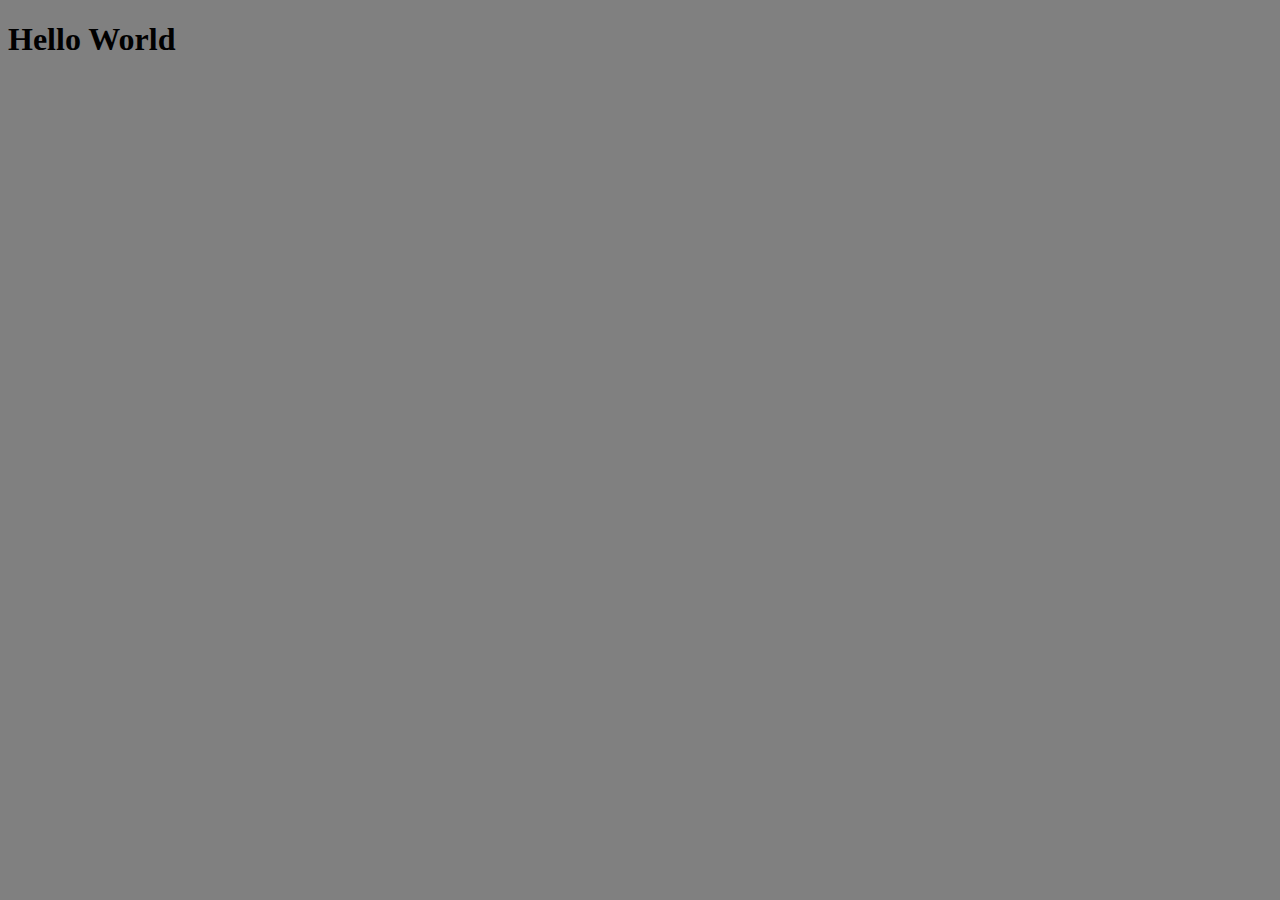
==== index.html @ 39b8b963 "add project" ====
<!DOCTYPE html>
<html lang="en">
<head>
    <meta charset="UTF-8">
    <meta name="viewport" content="width=device-width, initial-scale=1.0">
    <link rel="stylesheet" href="style.css">
    <title>Document</title>
</head>
<body>
                <h1>Hello World</h1>
</body>
</html>
---- style.css ----
body {
    background-color: gray;
}
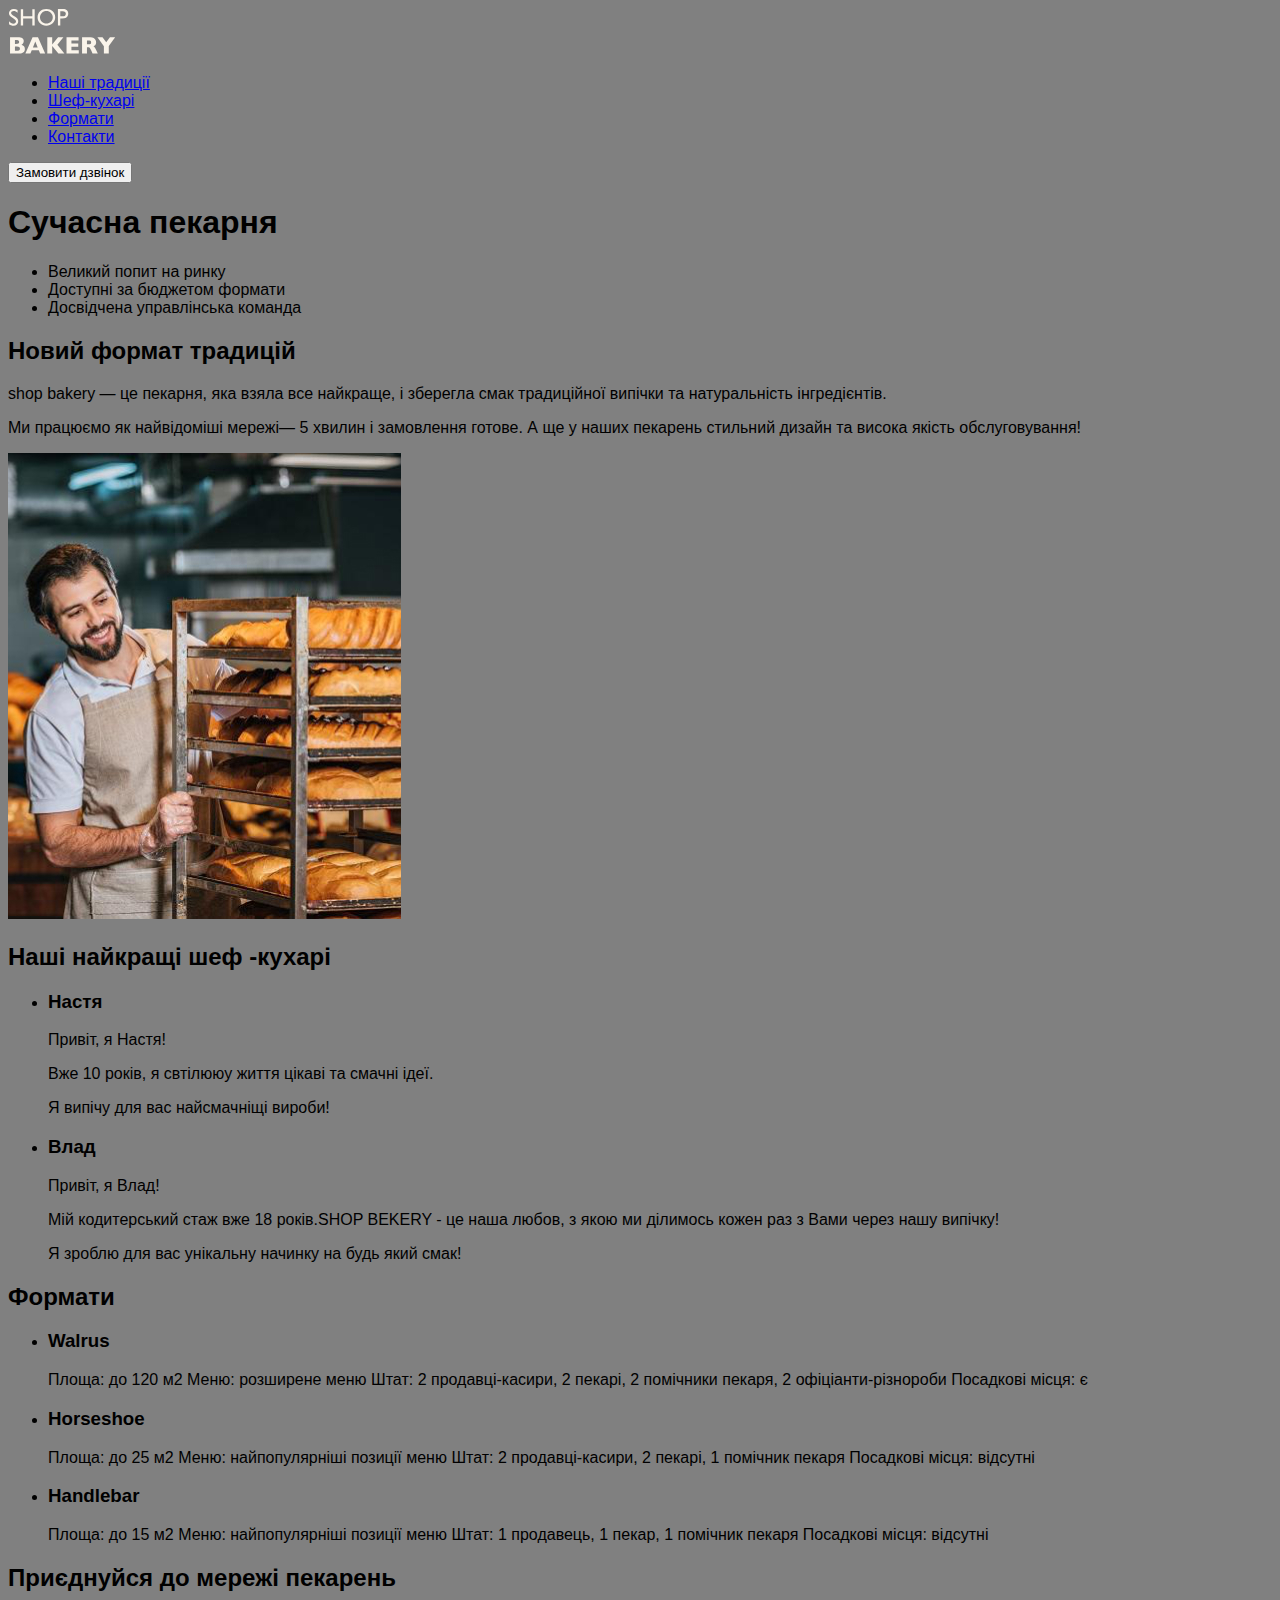
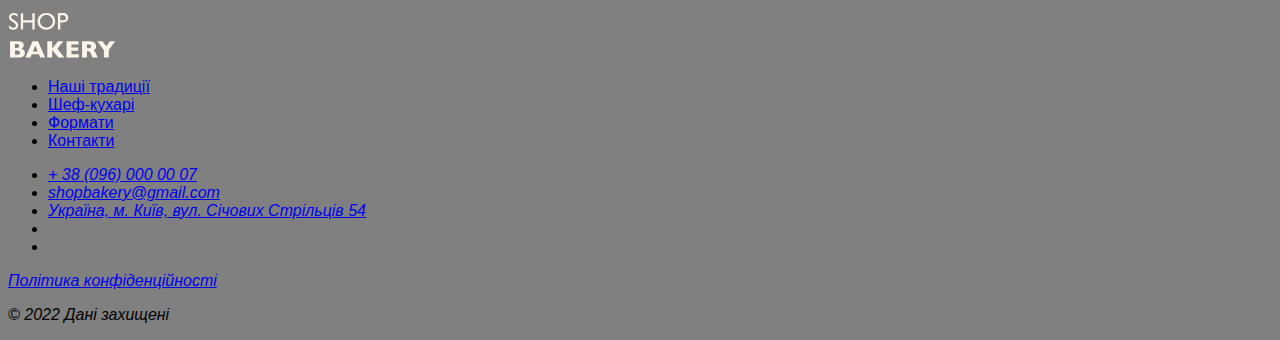
==== commit 52e20a14: "add html and images" ====
--- a/index.html
+++ b/index.html
@@ -1,12 +1,124 @@
 <!DOCTYPE html>
-<html lang="en">
+<html lang="uk">
 <head>
     <meta charset="UTF-8">
     <meta name="viewport" content="width=device-width, initial-scale=1.0">
     <link rel="stylesheet" href="style.css">
-    <title>Document</title>
+    <title>Сучасна пекарня</title>
 </head>
 <body>
-                <h1>Hello World</h1>
+<header>
+    <nav>
+        <a href="#!"><img src="./images/logo.svg" alt="Логотип Сучасна пекарня"></a>
+        <ul>
+            <li><a href="#!" target="_blank">Наші традиції</a></li>
+            <li><a href="#!">Шеф-кухарі</a></li>
+            <li><a href="#!">Формати</a></li>
+            <li><a href="#!">Контакти</a></li>
+        </ul>
+    </nav>
+    <button type="button">Замовити дзвінок</button>
+</header>
+<main>
+<section>
+    <h1>Сучасна пекарня</h1>
+</section>
+<section>
+    <ul>
+        <li>Великий попит на ринку</li>
+        <li>Доступні за бюджетом формати</li>
+        <li>Досвідчена управлінська команда</li>
+    </ul>
+    <h2>Новий формат традицій</h2>
+    <p><span>shop bakery</span> — це пекарня, яка взяла все найкраще, і зберегла смак традиційної випічки та натуральність інгредієнтів.</p>
+    <p>Ми працюємо як найвідоміші мережі—
+    <span>5 хвилин і замовлення готове</span>.
+    А ще у наших пекарень стильний дизайн
+    та висока якість обслуговування!</p>
+    <img src="./images/image 1560.jpg" alt="Чоловік пекар">
+</section>
+<section>
+    <h2>Наші найкращі шеф -кухарі</h2>
+    <ul>
+        <li>
+            <article>
+                <h3>Настя</h3>
+                <p>Привіт, я Настя!
+                </p>
+                <p>Вже 10 років, я свтілююу життя цікаві та смачні ідеї.</p>
+                <p>Я випічу для вас найсмачніщі вироби!</p>
+            </article>
+        </li>
+        <li>
+            <article>
+                <h3>Влад</h3>
+                <p>Привіт, я Влад!</p>
+                <p>Мій кодитерський стаж вже 18 років.SHOP BEKERY - це наша любов, з якою ми ділимось кожен раз з Вами через нашу
+                    випічку!</p>
+                <p>Я зроблю для вас унікальну начинку на будь який смак!</p>
+            </article>
+        </li>
+    </ul>
+</section>
+<section>
+    <h2>Формати</h2>
+    <ul>
+        <li>
+            <article>
+                <h3 lang="en">Walrus</h3>
+                <p>Площа: до 120 м2
+                    Меню: розширене меню
+                    Штат: 2 продавці-касири, 2 пекарі, 2 помічники пекаря, 2 офіціанти-різнороби
+                    Посадкові місця: є</p>
+            </article>
+        </li>
+        <li>
+            <article>
+                <h3 lang="en">Horseshoe</h3>
+                <p>Площа: до 25 м2
+                    Меню: найпопулярніші позиції меню
+                    Штат: 2 продавці-касири, 2 пекарі, 1 помічник пекаря
+                    Посадкові місця: відсутні</p>
+            </article>
+        </li>
+        <li>
+            <article>
+                <h3 lang="en">Handlebar</h3>
+                <p>Площа: до 15 м2
+                    Меню: найпопулярніші позиції меню
+                    Штат: 1 продавець, 1 пекар, 1 помічник пекаря
+                    Посадкові місця: відсутні</p>
+            </article>
+        </li>
+    </ul>
+</section>
+<section>
+    <h2>Приєднуйся до мережі пекарень</h2>
+</section>
+</main>
+<footer>
+    <nav>
+        <a href="#!"><img src="./images/logo.svg" alt="Логотип Сучасна пекарня"></a>
+        <ul>
+            <li><a href="#!" target="_blank">Наші традиції</a></li>
+            <li><a href="#!">Шеф-кухарі</a></li>
+            <li><a href="#!">Формати</a></li>
+            <li><a href="#!">Контакти</a></li>
+        </ul>
+    </nav>
+    <address>
+        <ul>
+            <li><a href="tel:+380960000007">+ 38 (096) 000 00 07</a></li>
+            <li><a href="mailto:shopbakery@gmail.com">shopbakery@gmail.com</a></li>
+            <li><a href="https://maps.app.goo.gl/tLGMTnE7uoVrJCeh9" target="_blank">Україна, м. Київ, вул. Січових Стрільців 54</a></li>
+        <li><a href="#!"></a></li>
+        <li></li>
+        </ul>
+        <a href="#!" target="_blank">Політика конфіденційності</a>
+        <p>&copy; 2022 Дані захищені</p>
+    </address>
+</footer>
 </body>
-</html>+</html>
+
+
--- a/style.css
+++ b/style.css
@@ -1,3 +1,4 @@
 body {
     background-color: gray;
+    font-family: sans-serif;
 }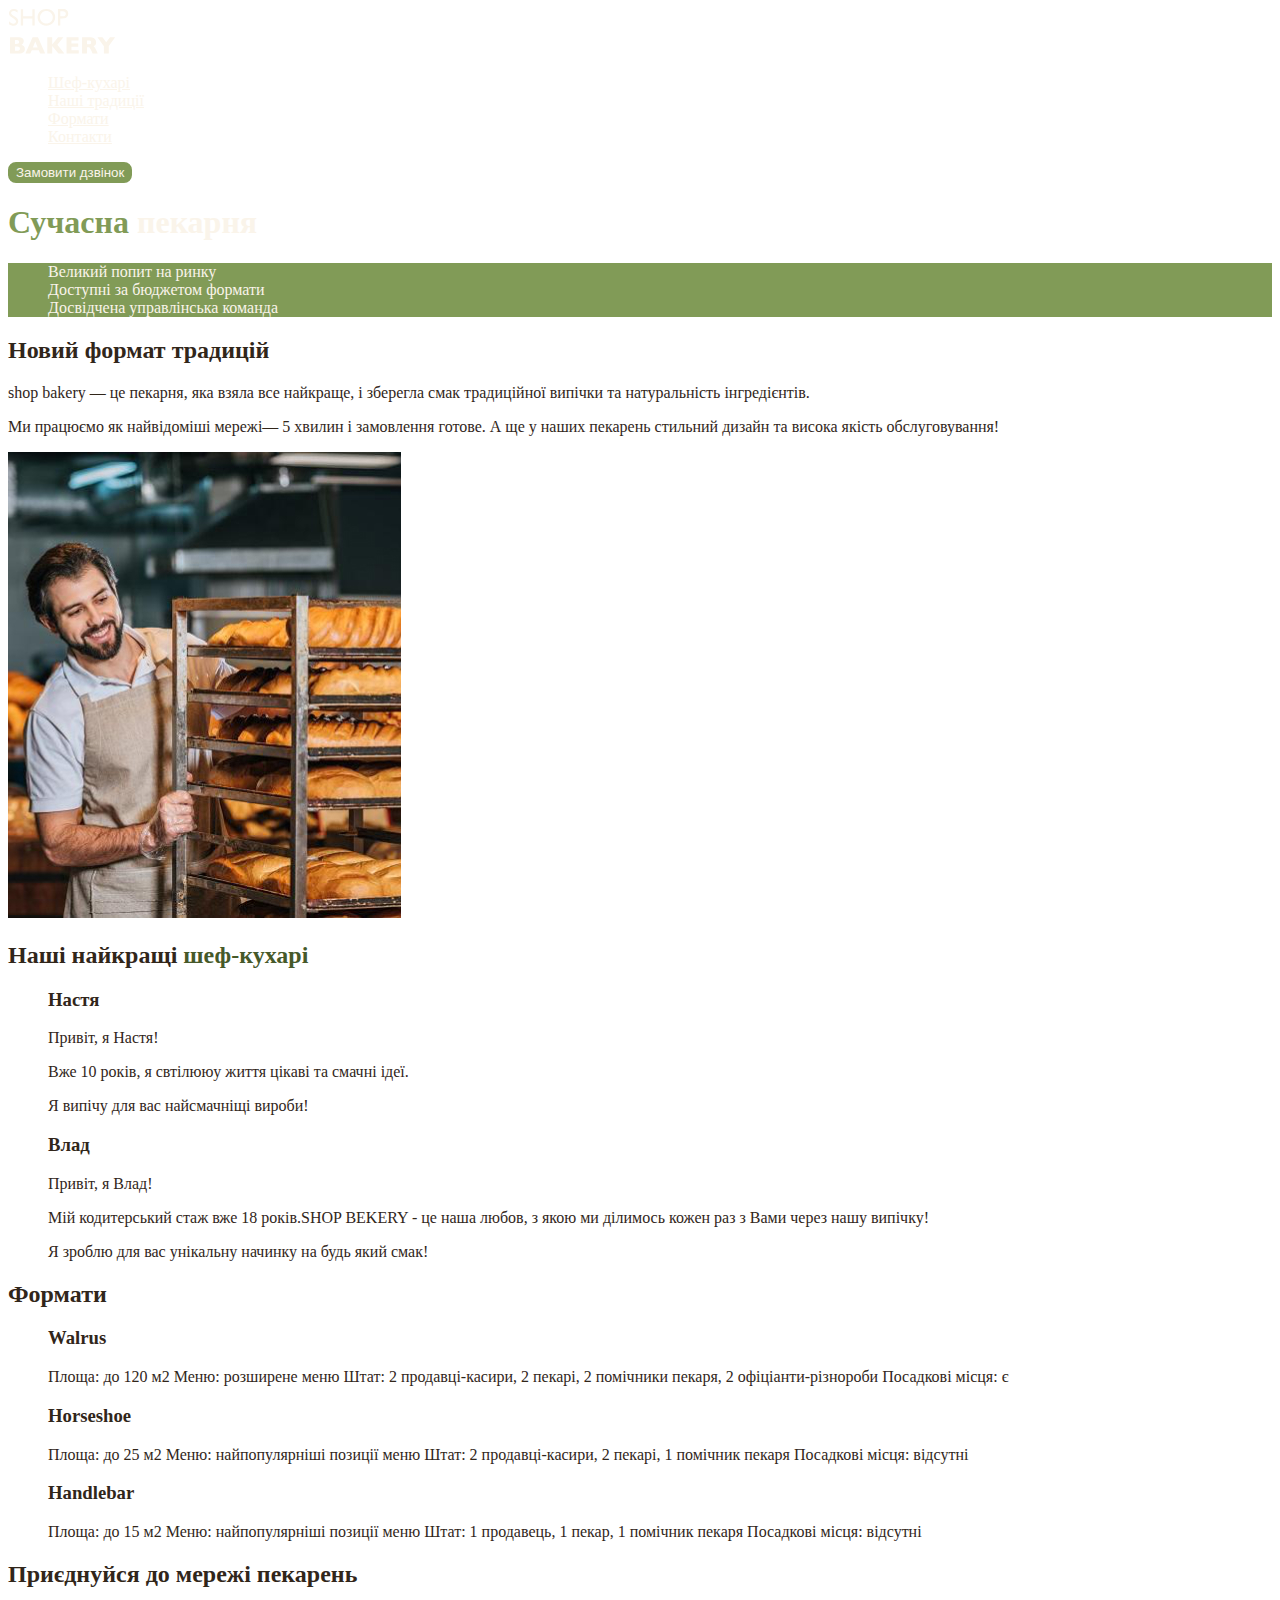
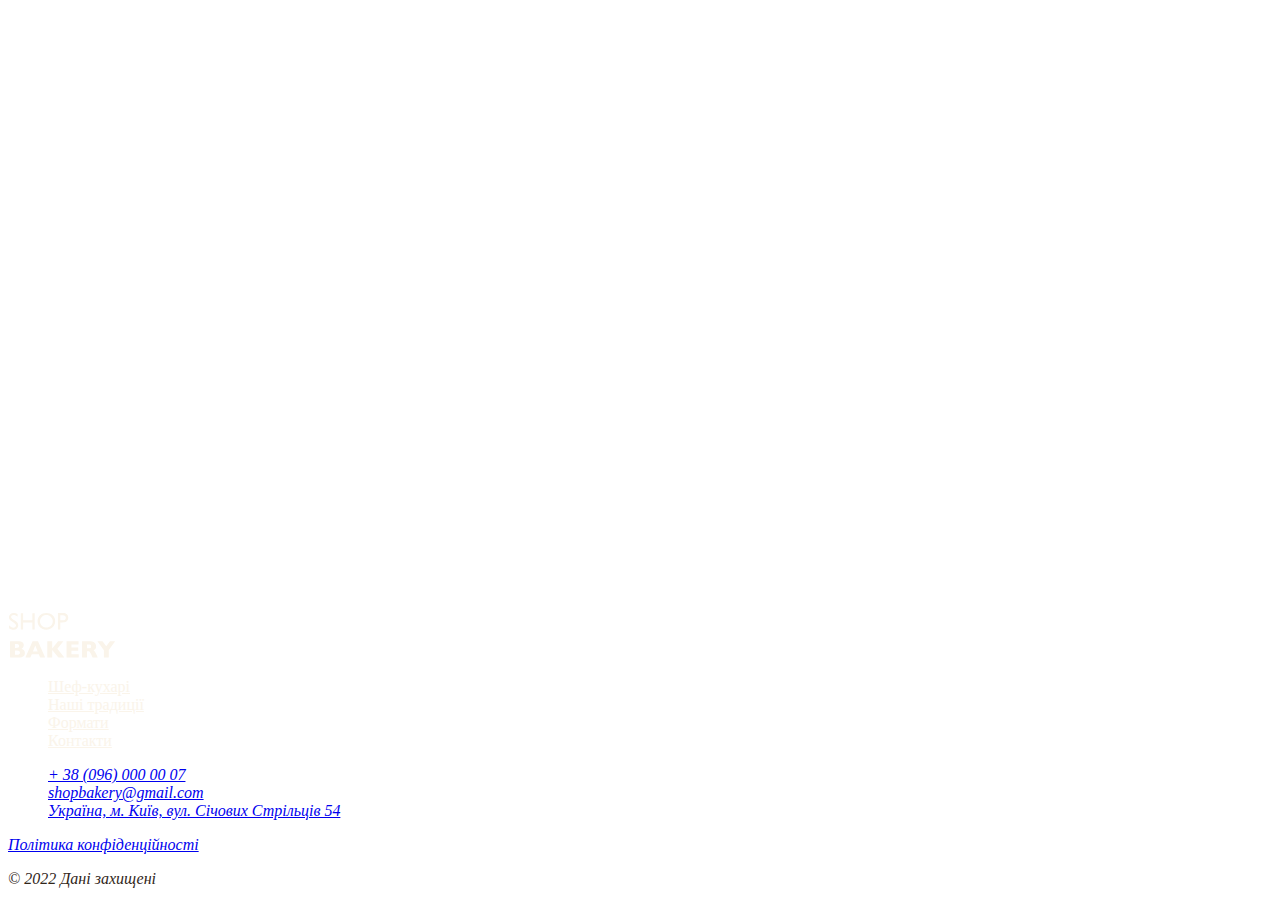
==== commit 06c17045: "add css style" ====
--- a/index.html
+++ b/index.html
@@ -9,36 +9,36 @@
 <body>
 <header>
     <nav>
-        <a href="#!"><img src="./images/logo.svg" alt="Логотип Сучасна пекарня"></a>
+        <a href="/"><img src="./images/logo.svg" alt="Логотип Сучасна пекарня"></a>
         <ul>
-            <li><a href="#!" target="_blank">Наші традиції</a></li>
-            <li><a href="#!">Шеф-кухарі</a></li>
-            <li><a href="#!">Формати</a></li>
-            <li><a href="#!">Контакти</a></li>
+            <li><a class="link" href="#chefs-section">Шеф-кухарі</a></li>
+            <li><a class="link" href="#traditions-section">Наші традиції</a></li>
+            <li><a class="link" href="#formats-section">Формати</a></li>
+            <li><a class="link" href="#contacs-section">Контакти</a></li>
         </ul>
     </nav>
-    <button type="button">Замовити дзвінок</button>
+    <button class="button" type="button">Замовити дзвінок</button>
 </header>
 <main>
 <section>
-    <h1>Сучасна пекарня</h1>
+    <h1 class="hero-title"><span class="accent">Сучасна</span> пекарня</h1>
 </section>
-<section>
-    <ul>
+<section id="traditions-section">
+    <ul class="advantages-list">
         <li>Великий попит на ринку</li>
         <li>Доступні за бюджетом формати</li>
         <li>Досвідчена управлінська команда</li>
     </ul>
-    <h2>Новий формат традицій</h2>
+    <h2 class="section-title">Новий формат традицій</h2>
     <p><span>shop bakery</span> — це пекарня, яка взяла все найкраще, і зберегла смак традиційної випічки та натуральність інгредієнтів.</p>
     <p>Ми працюємо як найвідоміші мережі—
     <span>5 хвилин і замовлення готове</span>.
     А ще у наших пекарень стильний дизайн
     та висока якість обслуговування!</p>
-    <img src="./images/image 1560.jpg" alt="Чоловік пекар">
+    <img src="./images/image1560.jpg" alt="Чоловік пекар">
 </section>
-<section>
-    <h2>Наші найкращі шеф -кухарі</h2>
+<section id="chefs-section">
+    <h2 class="section-title">Наші найкращі <span class="accent">шеф-кухарі</span></h2>
     <ul>
         <li>
             <article>
@@ -60,8 +60,8 @@
         </li>
     </ul>
 </section>
-<section>
-    <h2>Формати</h2>
+<section id="formats-section">
+    <h2 class="section-title">Формати</h2>
     <ul>
         <li>
             <article>
@@ -92,18 +92,22 @@
         </li>
     </ul>
 </section>
-<section>
-    <h2>Приєднуйся до мережі пекарень</h2>
+<section id="contacs-section">
+    <h2 class="setion-title">Приєднуйся до мережі пекарень</h2>
+    <iframe
+        src="https://www.google.com/maps/embed?pb=!1m18!1m12!1m3!1d2006.8369926809619!2d30.490548471276373!3d50.45661276770914!2m3!1f0!2f0!3f0!3m2!1i1024!2i768!4f13.1!3m3!1m2!1s0x40d4ce637c006b2d%3A0xaf86385f19996ff0!2z0YPQuy4g0KHQtdGH0LXQstGL0YUg0KHRgtGA0LXQu9GM0YbQvtCyLCA1NCwg0JrQuNC10LIsIDAyMDAw!5e0!3m2!1sru!2sua!4v1732275174867!5m2!1sru!2sua"
+        width="600" height="600" style="border:0;" allowfullscreen="" loading="lazy"
+        referrerpolicy="no-referrer-when-downgrade"></iframe>
 </section>
 </main>
 <footer>
     <nav>
         <a href="#!"><img src="./images/logo.svg" alt="Логотип Сучасна пекарня"></a>
         <ul>
-            <li><a href="#!" target="_blank">Наші традиції</a></li>
-            <li><a href="#!">Шеф-кухарі</a></li>
-            <li><a href="#!">Формати</a></li>
-            <li><a href="#!">Контакти</a></li>
+            <li><a class="link" href="#chefs-section">Шеф-кухарі</a></li>
+            <li><a class="link" href="#traditions-section">Наші традиції</a></li>
+            <li><a class="link" href="#formats-section">Формати</a></li>
+            <li><a class="link" href="#contacs-section">Контакти</a></li>
         </ul>
     </nav>
     <address>
--- a/style.css
+++ b/style.css
@@ -1,4 +1,62 @@
+:root {
+--color-primary-dark:#31261A;
+--color-primary-light:#FAF4EA;
+--color-brand-dark:#465929;
+--color-brand-light:#819B57;
+
+}
 body {
-    background-color: gray;
-    font-family: sans-serif;
-}+    color: var(--color-primary-dark);
+}
+
+ul {
+    list-style: none;
+}
+
+.button {
+    color:VAR(--color-primary-light);
+background-color: var(--color-brand-light);
+border: 2px solid var(--color-brand-light);
+border-radius: 8px;
+cursor: pointer;
+}
+.button:hover {
+    background-color: transparent;
+    color: var(--color-brand-dark);
+}
+
+.link {
+    color: var(--color-primary-light);
+}
+.link:hover {
+    color: var(--color-brand-light);
+}
+.hero-title {
+color: var(--color-primary-light);
+}
+
+.hero-title .accent {
+    color: var(--color-brand-light);
+}
+
+.advantages-list {
+    color: var(--color-primary-light);
+background-color: var(--color-brand-light);
+}
+
+.section-title .accent {
+    color: var(--color-brand-dark);
+}
+
+
+
+
+
+
+
+
+
+
+
+
+
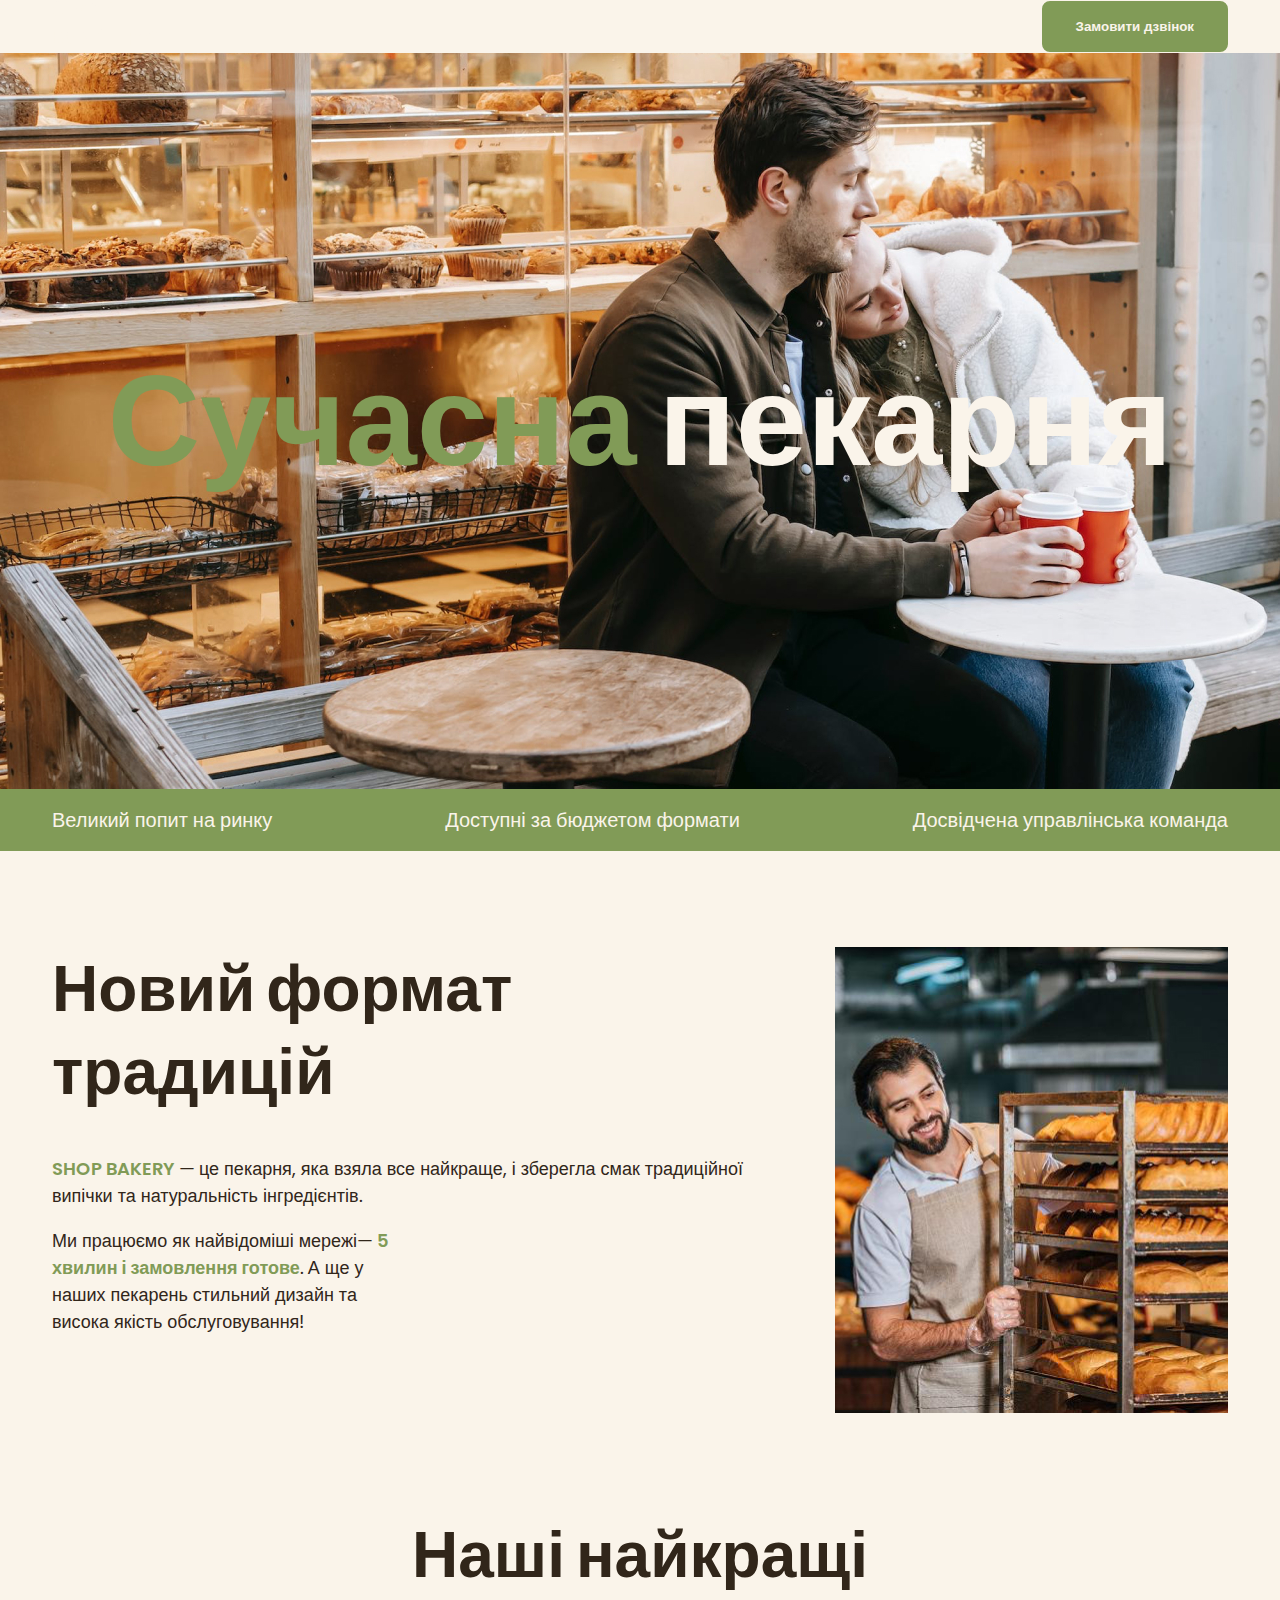
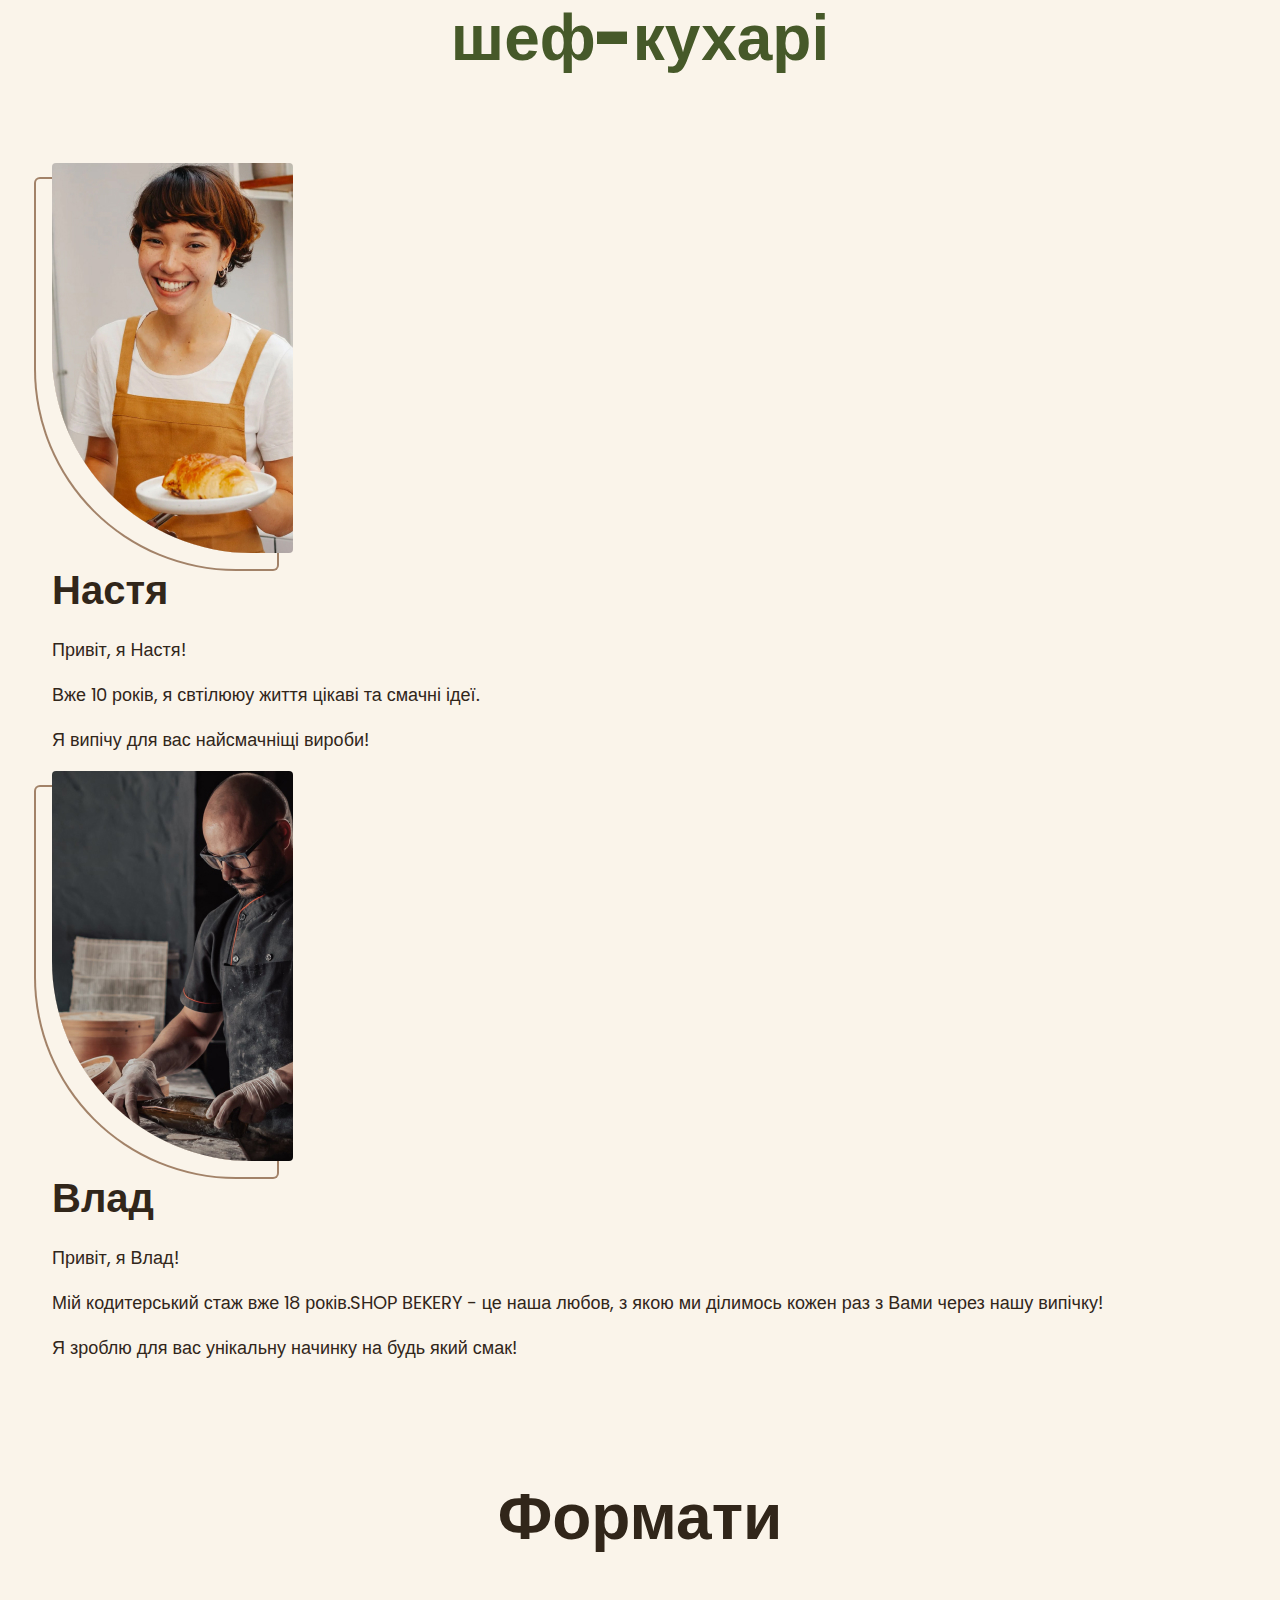
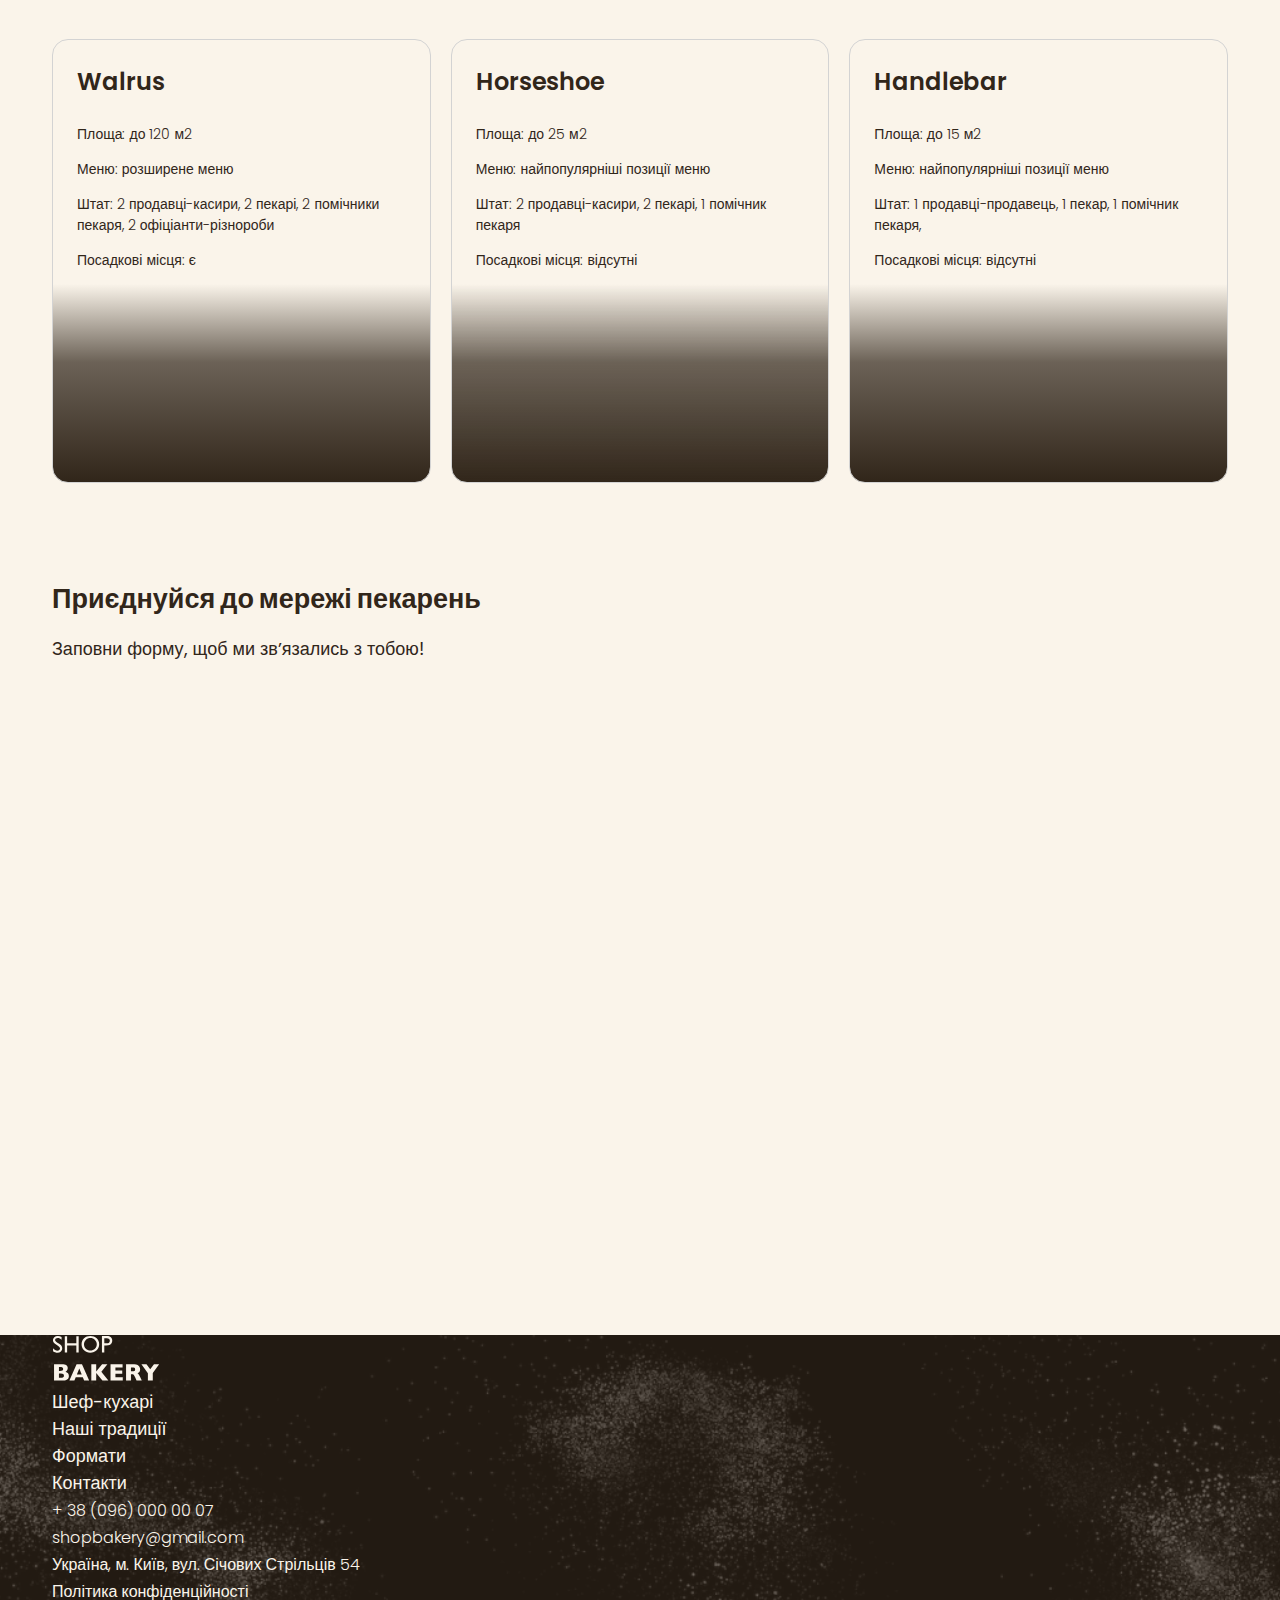
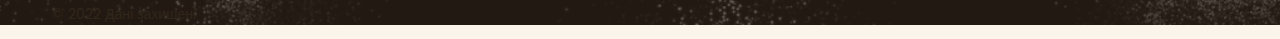
==== commit 1cf79350: "add fonts, images" ====
--- a/index.html
+++ b/index.html
@@ -1,128 +1,215 @@
 <!DOCTYPE html>
 <html lang="uk">
-<head>
-    <meta charset="UTF-8">
-    <meta name="viewport" content="width=device-width, initial-scale=1.0">
-    <link rel="stylesheet" href="style.css">
+  <head>
+    <meta charset="UTF-8" />
+    <meta name="viewport" content="width=device-width, initial-scale=1.0" />
+    <link rel="stylesheet" href="style.css" />
     <title>Сучасна пекарня</title>
-</head>
-<body>
-<header>
-    <nav>
-        <a href="/"><img src="./images/logo.svg" alt="Логотип Сучасна пекарня"></a>
-        <ul>
+  </head>
+  <body>
+    <header>
+      <div class="container">
+        <div class="header-container">
+          <nav class="header-nav">
+            <a href="/"
+              ><img src="./images/logo.svg" alt="Логотип Сучасна пекарня"
+            /></a>
+            <ul class="header-menu">
+              <li><a class="link" href="#chefs-section">Шеф-кухарі</a></li>
+              <li>
+                <a class="link" href="#traditions-section">Наші традиції</a>
+              </li>
+              <li><a class="link" href="#formats-section">Формати</a></li>
+              <li><a class="link" href="#contacts-section">Контакти</a></li>
+            </ul>
+          </nav>
+          <button class="button" type="button">Замовити дзвінок</button>
+        </div>
+      </div>
+    </header>
+    <main>
+      <section class="hero-section">
+        <div class="container">
+          <h1 class="hero-title">
+            <span class="accent">Сучасна</span> пекарня
+          </h1>
+        </div>
+      </section>
+      <section class="advantages-section">
+        <div class="container">
+          <h2 class="visually-hidden">Наші переваги</h2>
+          <ul class="advantages-list">
+            <li class="advantages-item">Великий попит на ринку</li>
+            <li class="advantages-item">Доступні за бюджетом формати</li>
+            <li class="advantages-item">Досвідчена управлінська команда</li>
+          </ul>
+        </div>
+      </section>
+      <section class="section traditions-section" id="traditions-section">
+        <div class="container">
+          <div class="traditions-container">
+            <div class="traditions-content">
+              <h2 class="traditions-title section-title">
+                Новий формат традицій
+              </h2>
+              <p class="traditions-text">
+                <span class="brand uppercase">shop bakery</span> — це пекарня,
+                яка взяла все найкраще, і зберегла смак традиційної випічки та
+                натуральність інгредієнтів.
+              </p>
+              <p class="traditions-text limited">
+                Ми працюємо як найвідоміші мережі—
+                <span class="brand">5 хвилин і замовлення готове</span>. А ще у
+                наших пекарень стильний дизайн та висока якість обслуговування!
+              </p>
+            </div>
+            <img src="./images/man-with-bread.jpg" alt="Чоловік пекар" />
+          </div>
+        </div>
+      </section>
+      <section class="section" id="chefs-section">
+        <div class="container">
+          <h2 class="chefs-title section-title centered">
+            Наші найкращі <span class="accent">шеф-кухарі</span>
+          </h2>
+          <ul>
+            <li>
+              <article>
+                <img
+                  class="chef-photo"
+                  src="./images/nastya-chef.jpg"
+                  alt="Настя"
+                />
+                <h3 class="chef-title">Настя</h3>
+                <p>Привіт, я Настя!</p>
+                <p>Вже 10 років, я свтілююу життя цікаві та смачні ідеї.</p>
+                <p>Я випічу для вас найсмачніщі вироби!</p>
+              </article>
+            </li>
+            <li>
+              <article>
+                <img
+                  class="chef-photo"
+                  src="./images/vlad-chef.jpg"
+                  alt="Влад"
+                />
+                <h3 class="chef-title">Влад</h3>
+                <p>Привіт, я Влад!</p>
+                <p>
+                  Мій кодитерський стаж вже 18 років.SHOP BEKERY - це наша
+                  любов, з якою ми ділимось кожен раз з Вами через нашу випічку!
+                </p>
+                <p>Я зроблю для вас унікальну начинку на будь який смак!</p>
+              </article>
+            </li>
+          </ul>
+        </div>
+      </section>
+      <section class="section" id="formats-section">
+        <div class="container">
+          <h2 class="formats-title section-title centered">Формати</h2>
+          <ul class="formats-list">
+            <li class="formats-item">
+              <article class="format-card">
+                <h3 class="format-title" lang="en">Walrus</h3>
+                <div class="format-text">
+                  <p>Площа: до 120 м2</p>
+                  <p>Меню: розширене меню</p>
+                  <p>
+                    Штат: 2 продавці-касири, 2 пекарі, 2 помічники пекаря, 2
+                    офіціанти-різнороби
+                  </p>
+                  <p>Посадкові місця: є</p>
+                </div>
+              </article>
+            </li>
+            <li class="formats-item">
+              <article class="format-card">
+                <h3 class="format-title" lang="en">Horseshoe</h3>
+                <div class="format-text">
+                  <p>Площа: до 25 м2</p>
+                  <p>Меню: найпопулярніші позиції меню</p>
+                  <p>Штат: 2 продавці-касири, 2 пекарі, 1 помічник пекаря</p>
+                  <p>Посадкові місця: відсутні</p>
+                </div>
+              </article>
+            </li>
+            <li class="formats-item">
+              <article class="format-card">
+                <h3 class="format-title" lang="en">Handlebar</h3>
+                <div class="format-text">
+                  <p>Площа: до 15 м2</p>
+                  <p>Меню: найпопулярніші позиції меню</p>
+                  <p>Штат: 1 продавці-продавець, 1 пекар, 1 помічник пекаря,</p>
+                  <p>Посадкові місця: відсутні</p>
+                </div>
+              </article>
+            </li>
+          </ul>
+        </div>
+      </section>
+      <section class="section" id="contacts-section">
+        <div class="container">
+          <h2 class="contact-title etion-title">
+            Приєднуйся до мережі пекарень
+          </h2>
+          <p>Заповни форму, щоб ми звʼязались з тобою!</p>
+          <iframe
+            src="https://www.google.com/maps/embed?pb=!1m18!1m12!1m3!1d2006.8369926809619!2d30.490548471276373!3d50.45661276770914!2m3!1f0!2f0!3f0!3m2!1i1024!2i768!4f13.1!3m3!1m2!1s0x40d4ce637c006b2d%3A0xaf86385f19996ff0!2z0YPQuy4g0KHQtdGH0LXQstGL0YUg0KHRgtGA0LXQu9GM0YbQvtCyLCA1NCwg0JrQuNC10LIsIDAyMDAw!5e0!3m2!1sru!2sua!4v1732275174867!5m2!1sru!2sua"
+            width="600"
+            height="600"
+            style="border: 0"
+            allowfullscreen=""
+            loading="lazy"
+            referrerpolicy="no-referrer-when-downgrade"
+          ></iframe>
+        </div>
+      </section>
+    </main>
+    <footer class="footer">
+      <div class="container">
+        <nav>
+          <a href="#!"
+            ><img src="./images/logo.svg" alt="Логотип Сучасна пекарня"
+          /></a>
+          <ul>
             <li><a class="link" href="#chefs-section">Шеф-кухарі</a></li>
-            <li><a class="link" href="#traditions-section">Наші традиції</a></li>
+            <li>
+              <a class="link" href="#traditions-section">Наші традиції</a>
+            </li>
             <li><a class="link" href="#formats-section">Формати</a></li>
             <li><a class="link" href="#contacs-section">Контакти</a></li>
-        </ul>
-    </nav>
-    <button class="button" type="button">Замовити дзвінок</button>
-</header>
-<main>
-<section>
-    <h1 class="hero-title"><span class="accent">Сучасна</span> пекарня</h1>
-</section>
-<section id="traditions-section">
-    <ul class="advantages-list">
-        <li>Великий попит на ринку</li>
-        <li>Доступні за бюджетом формати</li>
-        <li>Досвідчена управлінська команда</li>
-    </ul>
-    <h2 class="section-title">Новий формат традицій</h2>
-    <p><span>shop bakery</span> — це пекарня, яка взяла все найкраще, і зберегла смак традиційної випічки та натуральність інгредієнтів.</p>
-    <p>Ми працюємо як найвідоміші мережі—
-    <span>5 хвилин і замовлення готове</span>.
-    А ще у наших пекарень стильний дизайн
-    та висока якість обслуговування!</p>
-    <img src="./images/image1560.jpg" alt="Чоловік пекар">
-</section>
-<section id="chefs-section">
-    <h2 class="section-title">Наші найкращі <span class="accent">шеф-кухарі</span></h2>
-    <ul>
-        <li>
-            <article>
-                <h3>Настя</h3>
-                <p>Привіт, я Настя!
-                </p>
-                <p>Вже 10 років, я свтілююу життя цікаві та смачні ідеї.</p>
-                <p>Я випічу для вас найсмачніщі вироби!</p>
-            </article>
-        </li>
-        <li>
-            <article>
-                <h3>Влад</h3>
-                <p>Привіт, я Влад!</p>
-                <p>Мій кодитерський стаж вже 18 років.SHOP BEKERY - це наша любов, з якою ми ділимось кожен раз з Вами через нашу
-                    випічку!</p>
-                <p>Я зроблю для вас унікальну начинку на будь який смак!</p>
-            </article>
-        </li>
-    </ul>
-</section>
-<section id="formats-section">
-    <h2 class="section-title">Формати</h2>
-    <ul>
-        <li>
-            <article>
-                <h3 lang="en">Walrus</h3>
-                <p>Площа: до 120 м2
-                    Меню: розширене меню
-                    Штат: 2 продавці-касири, 2 пекарі, 2 помічники пекаря, 2 офіціанти-різнороби
-                    Посадкові місця: є</p>
-            </article>
-        </li>
-        <li>
-            <article>
-                <h3 lang="en">Horseshoe</h3>
-                <p>Площа: до 25 м2
-                    Меню: найпопулярніші позиції меню
-                    Штат: 2 продавці-касири, 2 пекарі, 1 помічник пекаря
-                    Посадкові місця: відсутні</p>
-            </article>
-        </li>
-        <li>
-            <article>
-                <h3 lang="en">Handlebar</h3>
-                <p>Площа: до 15 м2
-                    Меню: найпопулярніші позиції меню
-                    Штат: 1 продавець, 1 пекар, 1 помічник пекаря
-                    Посадкові місця: відсутні</p>
-            </article>
-        </li>
-    </ul>
-</section>
-<section id="contacs-section">
-    <h2 class="setion-title">Приєднуйся до мережі пекарень</h2>
-    <iframe
-        src="https://www.google.com/maps/embed?pb=!1m18!1m12!1m3!1d2006.8369926809619!2d30.490548471276373!3d50.45661276770914!2m3!1f0!2f0!3f0!3m2!1i1024!2i768!4f13.1!3m3!1m2!1s0x40d4ce637c006b2d%3A0xaf86385f19996ff0!2z0YPQuy4g0KHQtdGH0LXQstGL0YUg0KHRgtGA0LXQu9GM0YbQvtCyLCA1NCwg0JrQuNC10LIsIDAyMDAw!5e0!3m2!1sru!2sua!4v1732275174867!5m2!1sru!2sua"
-        width="600" height="600" style="border:0;" allowfullscreen="" loading="lazy"
-        referrerpolicy="no-referrer-when-downgrade"></iframe>
-</section>
-</main>
-<footer>
-    <nav>
-        <a href="#!"><img src="./images/logo.svg" alt="Логотип Сучасна пекарня"></a>
-        <ul>
-            <li><a class="link" href="#chefs-section">Шеф-кухарі</a></li>
-            <li><a class="link" href="#traditions-section">Наші традиції</a></li>
-            <li><a class="link" href="#formats-section">Формати</a></li>
-            <li><a class="link" href="#contacs-section">Контакти</a></li>
-        </ul>
-    </nav>
-    <address>
-        <ul>
-            <li><a href="tel:+380960000007">+ 38 (096) 000 00 07</a></li>
-            <li><a href="mailto:shopbakery@gmail.com">shopbakery@gmail.com</a></li>
-            <li><a href="https://maps.app.goo.gl/tLGMTnE7uoVrJCeh9" target="_blank">Україна, м. Київ, вул. Січових Стрільців 54</a></li>
-        <li><a href="#!"></a></li>
-        <li></li>
-        </ul>
-        <a href="#!" target="_blank">Політика конфіденційності</a>
-        <p>&copy; 2022 Дані захищені</p>
-    </address>
-</footer>
-</body>
+          </ul>
+        </nav>
+        <address>
+          <ul>
+            <li>
+              <a class="address-link" href="tel:+380960000007"
+                >+ 38 (096) 000 00 07</a
+              >
+            </li>
+            <li>
+              <a class="address-link" href="mailto:shopbakery@gmail.com"
+                >shopbakery@gmail.com</a
+              >
+            </li>
+            <li>
+              <a
+                class="address-link"
+                href="https://maps.app.goo.gl/tLGMTnE7uoVrJCeh9"
+                target="_blank"
+                >Україна, м. Київ, вул. Січових Стрільців 54</a
+              >
+            </li>
+            <li><a href="#!"></a></li>
+            <li></li>
+          </ul>
+          <a class="address-link" href="#!" target="_blank"
+            >Політика конфіденційності</a
+          >
+          <p class="address-copy">&copy; 2022 Дані захищені</p>
+        </address>
+      </div>
+    </footer>
+  </body>
 </html>
-
-
--- a/style.css
+++ b/style.css
@@ -1,62 +1,295 @@
+@font-face {
+  font-display: swap;
+  font-family: "Poppins";
+  font-weight: 300;
+  src: url("../fonts/poppins-v21-latin-300.woff2") format("woff2");
+}
+@font-face {
+  font-display: swap;
+  font-family: "Poppins";
+  font-weight: 400;
+  src: url("../fonts/poppins-v21-latin-regular.woff2") format("woff2");
+}
+@font-face {
+  font-display: swap;
+  font-family: "Poppins";
+  font-weight: 600;
+  src: url("../fonts/poppins-v21-latin-600.woff2") format("woff2");
+}
+@font-face {
+  font-display: swap;
+  font-family: "Poppins";
+  font-weight: 900;
+  src: url("../fonts/poppins-v21-latin-900.woff2") format("woff2");
+}
+
+* {
+  box-sizing: border-box;
+}
+
 :root {
---color-primary-dark:#31261A;
---color-primary-light:#FAF4EA;
---color-brand-dark:#465929;
---color-brand-light:#819B57;
-
+  --color-primary-dark: #31261a;
+  --color-primary-light: #faf4ea;
+  --color-secondary-dark: #a28268;
+  --color-brand-dark: #465929;
+  --color-brand-normal: #819b57;
+  --color-brand-light: #cfcfbc;
 }
 body {
-    color: var(--color-primary-dark);
+  background-color: var(--color-primary-light);
+  color: var(--color-primary-dark);
+  font-family: "Poppins", sans-serif;
+  font-size: 18px;
+  font-weight: 400;
+  line-height: 1.5;
+  margin: 0;
+}
+
+.section {
+  padding: 48px 0;
+}
+
+.container {
+  width: 100%;
+  max-width: 1208px;
+  margin-inline: auto;
+  padding: 0 16px;
+}
+
+h1,
+h2,
+h3,
+h4,
+h5,
+h6,
+p {
+  margin-top: 0;
+}
+
+.visually-hidden {
+  position: absolute;
+  left: -10000px;
+  top: auto;
+  width: 1px;
+  height: 1px;
+  overflow: hidden;
 }
 
 ul {
-    list-style: none;
+  margin: 0;
+  padding: 0;
+  list-style: none;
+}
+
+address {
+  font-style: normal;
 }
 
 .button {
-    color:VAR(--color-primary-light);
-background-color: var(--color-brand-light);
-border: 2px solid var(--color-brand-light);
-border-radius: 8px;
-cursor: pointer;
+  color: var(--color-primary-light);
+  font-weight: 600;
+  background-color: var(--color-brand-normal);
+  border: 2px solid var(--color-brand-normal);
+  border-radius: 8px;
+  cursor: pointer;
+  padding: 16px 32px;
 }
 .button:hover {
-    background-color: transparent;
-    color: var(--color-brand-dark);
+  background-color: transparent;
+  color: var(--color-brand-dark);
 }
 
 .link {
-    color: var(--color-primary-light);
+  color: var(--color-primary-light);
+  text-decoration: none;
 }
 .link:hover {
-    color: var(--color-brand-light);
+  color: var(--color-brand-normal);
+}
+header {
+  background-color: transparent;
+}
+.header-container {
+  display: flex;
+  align-items: center;
+  gap: 40px;
+}
+
+.header-nav {
+  display: flex;
+  align-items: center;
+  flex-grow: 1;
+  gap: 40px;
+}
+
+.header-menu {
+  display: flex;
+  gap: 64px;
+  flex-grow: 1;
+  justify-content: center;
+}
+
+.hero-section {
+  padding: 272px 0;
+  background-image: url("./images/hero-section-bacground.jpg");
+  background-repeat: no-repeat;
+  background-position: center top;
+  background-size: cover;
 }
 .hero-title {
-color: var(--color-primary-light);
+  margin-bottom: 0;
+  color: var(--color-primary-light);
+  text-align: center;
+  font-size: 128px;
+  font-weight: 900;
 }
 
 .hero-title .accent {
-    color: var(--color-brand-light);
-}
-
+  color: var(--color-brand-normal);
+}
+
+.advantages-section {
+  background-color: var(--color-brand-normal);
+  padding: 16px 0;
+}
 .advantages-list {
-    color: var(--color-primary-light);
-background-color: var(--color-brand-light);
+  display: flex;
+  justify-content: space-between;
+  gap: 40px;
+}
+
+.advantages-item {
+  color: var(--color-primary-light);
+  font-size: 20px;
+  font-weight: 300;
+}
+
+.section-title {
+  font-weight: 900;
+  line-height: 1.3;
+  font-size: 64px;
+}
+
+.section-title.centered {
+  text-align: center;
 }
 
 .section-title .accent {
-    color: var(--color-brand-dark);
-}
-
-
-
-
-
-
-
-
-
-
-
-
-
+  color: var(--color-brand-dark);
+}
+
+.traditions-section {
+  padding-top: 96px;
+}
+
+.traditions-container {
+  display: flex;
+  justify-content: space-between;
+  gap: 40px;
+}
+
+.traditions-content {
+  max-width: 710px;
+}
+
+.traditions-title {
+  margin-bottom: 42px;
+}
+
+.traditions-text.limited {
+  max-width: 340px;
+}
+
+.traditions-text .brand {
+  color: var(--color-brand-normal);
+  font-weight: 600;
+}
+.traditions-text .uppercase {
+  text-transform: uppercase;
+}
+.chef-title {
+  margin-bottom: 16px;
+  font-size: 40px;
+  font-weight: 600;
+}
+.chefs-title {
+  max-width: 520px;
+  margin: 0 auto 80px;
+}
+
+.chefs-title::before,
+.chefs-title::after {
+  display: block;
+  width: 352px;
+  border: 2px solid var(--color-primary-light);
+  content: "";
+}
+
+.chef-photo {
+  border-radius: 4px 4px 4px 200px;
+  box-shadow: -16px 16px 0 0 var(--color-primary-light),
+    -16px 16px 0 2px var(--color-secondary-dark);
+}
+
+.formats-list {
+  display: flex;
+  flex-wrap: wrap;
+  gap: 20px;
+}
+
+.formats-item {
+  flex-basis: calc((100% - 40px) / 3);
+}
+
+.format-card {
+  height: 444px;
+  padding: 24px;
+  background-image: linear-gradient(
+    180deg,
+    rgba(49, 38, 26, 0) 55.21%,
+    rgba(49, 38, 26, 0.71) 72.92%,
+    var(--color-primary-dark) 100%
+  );
+  border: 1px solid lightgray;
+  border-radius: 16px;
+}
+
+.format-title {
+  font-size: 24px;
+  font-weight: 600;
+}
+
+.formats-title {
+  margin-bottom: 80px;
+}
+
+.format-text {
+  font-size: 14px;
+  font-weight: 300;
+}
+
+.contact-title {
+  margin-bottom: 16px;
+}
+
+.address-link {
+  color: var(--color-primary-light);
+  font-size: 16px;
+  font-weight: 300;
+  text-decoration: none;
+}
+.address-link:hover {
+  color: var(--color-brand-normal);
+}
+
+.address-copy {
+  font-size: 14px;
+}
+
+.footer {
+  background-color: var(--color-primary-dark);
+  background-image: url(./images/footer-background.png);
+  background-repeat: no-repeat;
+  background-size: cover;
+  background-position: center;
+}
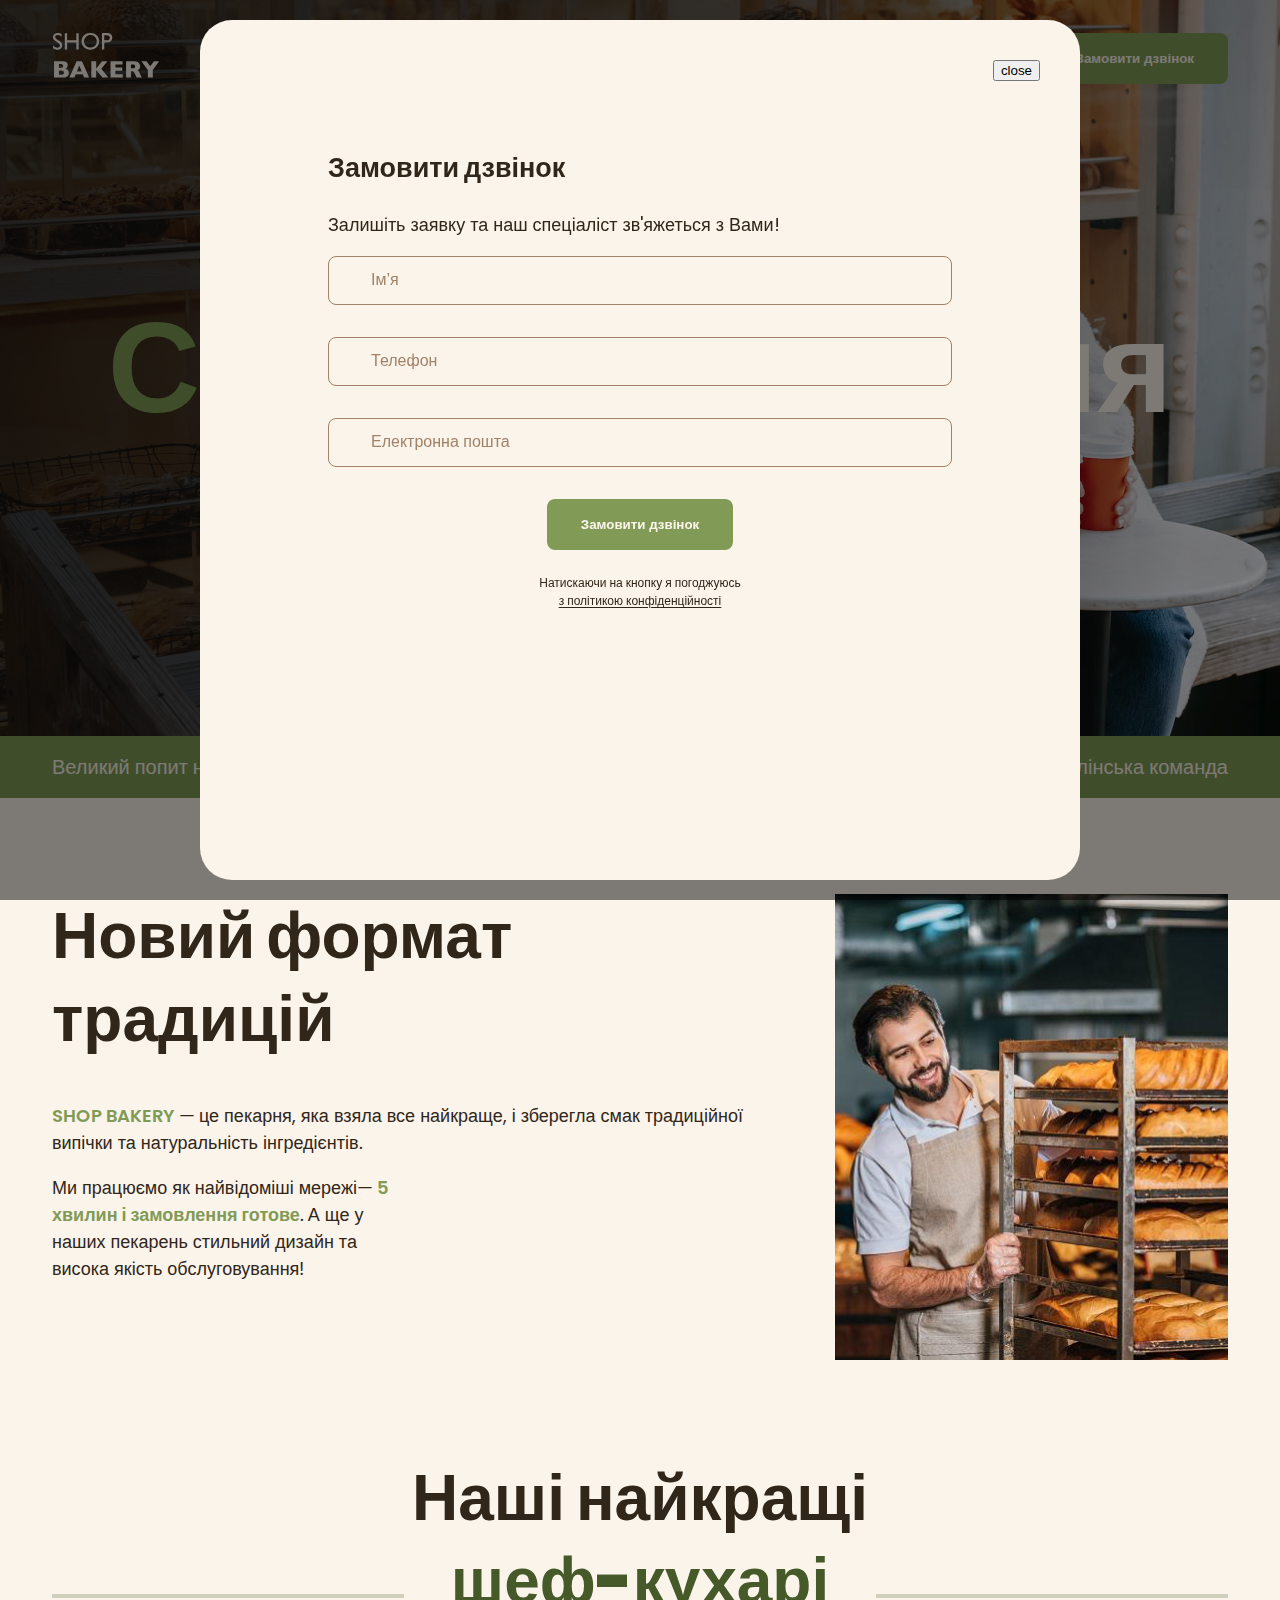
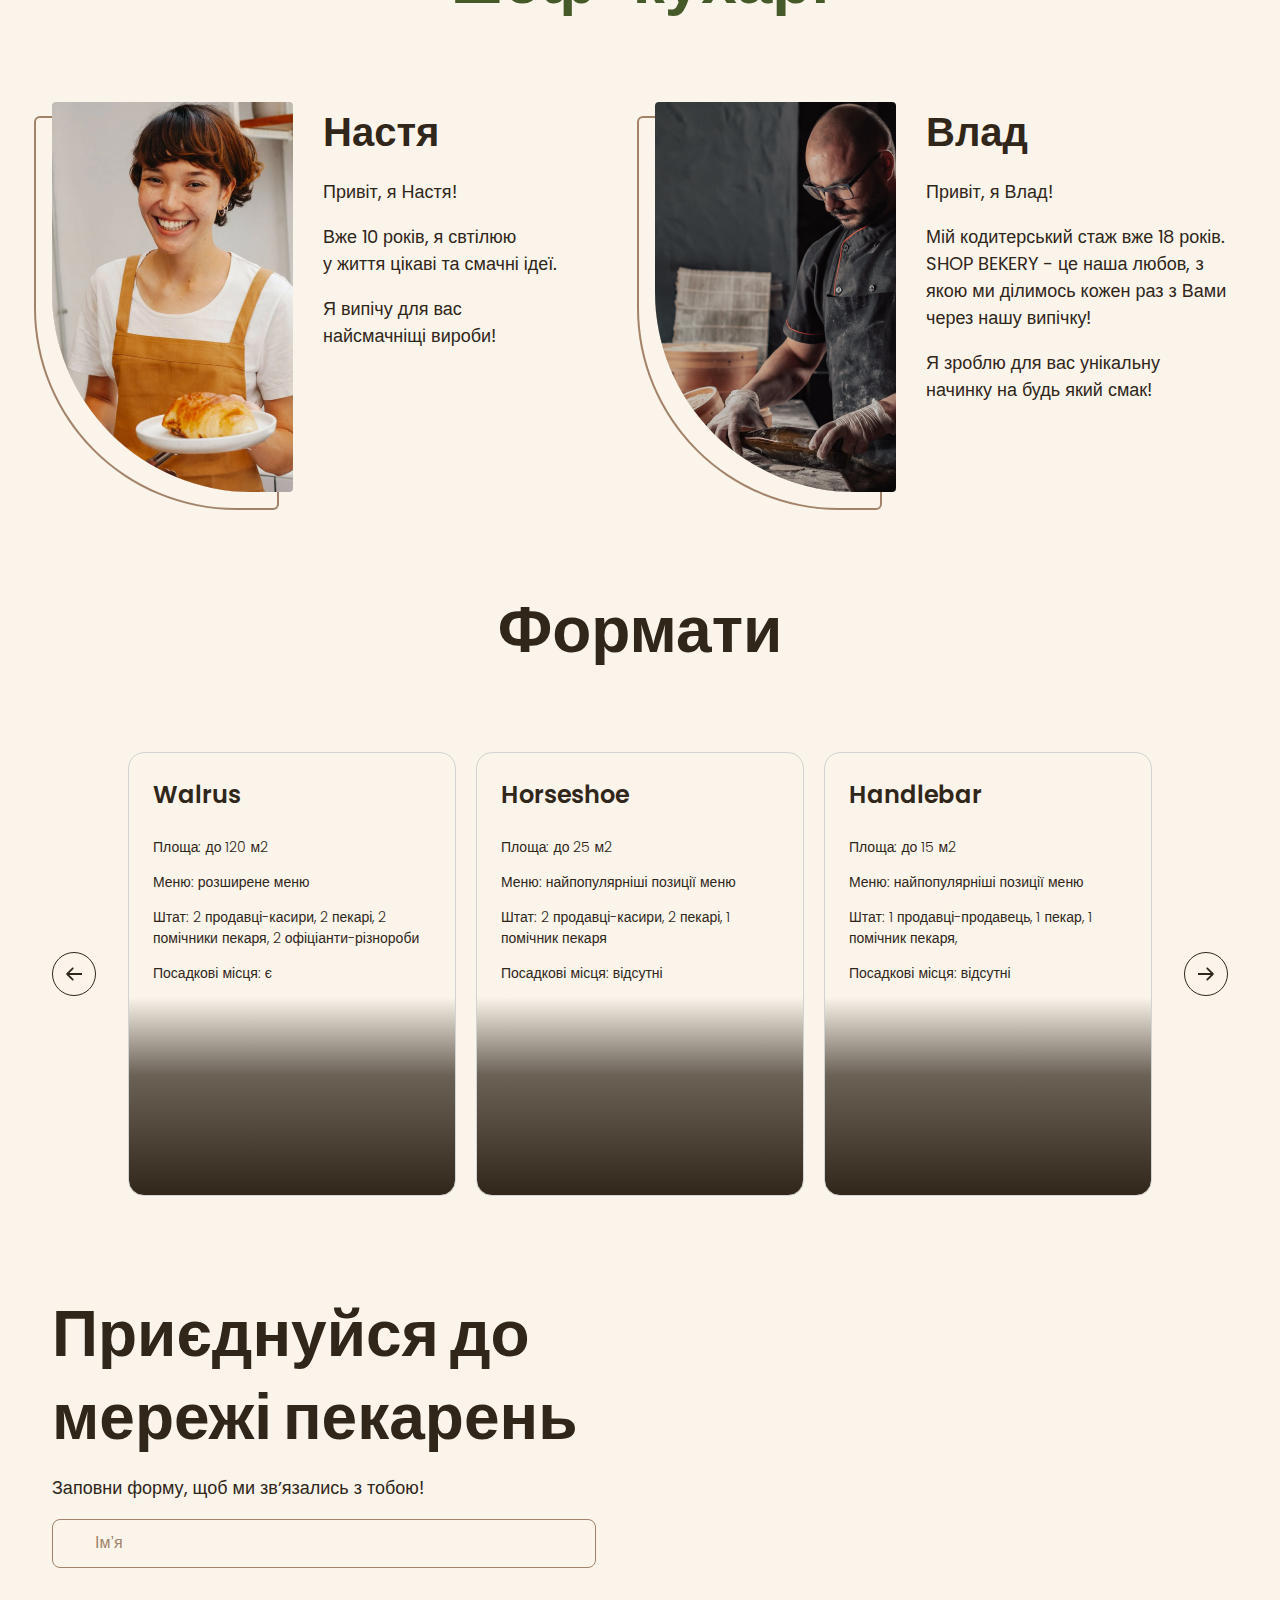
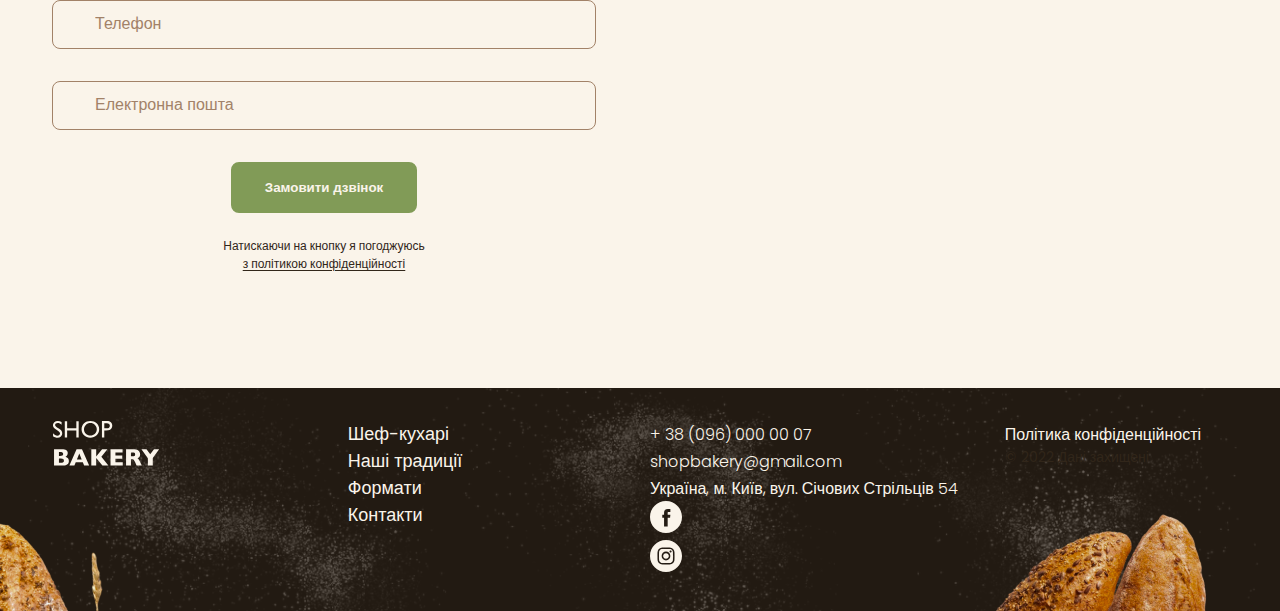
==== commit a57988b3: "add modal window update html,css" ====
--- a/index.html
+++ b/index.html
@@ -15,15 +15,15 @@
               ><img src="./images/logo.svg" alt="Логотип Сучасна пекарня"
             /></a>
             <ul class="header-menu">
-              <li><a class="link" href="#chefs-section">Шеф-кухарі</a></li>
               <li>
                 <a class="link" href="#traditions-section">Наші традиції</a>
               </li>
+              <li><a class="link" href="#chefs-section">Шеф-кухарі</a></li>
               <li><a class="link" href="#formats-section">Формати</a></li>
               <li><a class="link" href="#contacts-section">Контакти</a></li>
             </ul>
           </nav>
-          <button class="button" type="button">Замовити дзвінок</button>
+          <button class="button modal-btn-open" type="button">Замовити дзвінок</button>
         </div>
       </div>
     </header>
@@ -70,36 +70,30 @@
       <section class="section" id="chefs-section">
         <div class="container">
           <h2 class="chefs-title section-title centered">
-            Наші найкращі <span class="accent">шеф-кухарі</span>
+            Наші найкращі <br><span class="accent">шеф-кухарі</span>
           </h2>
-          <ul>
-            <li>
-              <article>
-                <img
-                  class="chef-photo"
-                  src="./images/nastya-chef.jpg"
-                  alt="Настя"
-                />
-                <h3 class="chef-title">Настя</h3>
-                <p>Привіт, я Настя!</p>
-                <p>Вже 10 років, я свтілююу життя цікаві та смачні ідеї.</p>
-                <p>Я випічу для вас найсмачніщі вироби!</p>
-              </article>
-            </li>
-            <li>
-              <article>
-                <img
-                  class="chef-photo"
-                  src="./images/vlad-chef.jpg"
-                  alt="Влад"
-                />
-                <h3 class="chef-title">Влад</h3>
-                <p>Привіт, я Влад!</p>
-                <p>
-                  Мій кодитерський стаж вже 18 років.SHOP BEKERY - це наша
-                  любов, з якою ми ділимось кожен раз з Вами через нашу випічку!
+          <ul class="chefs-list">
+            <li class="chefs-item">
+              <article class="chef-card">
+                <img class="chef-photo" src="./images/nastya-chef.jpg" alt="Настя"/>
+                <div>
+                  <h3 class="chef-title">Настя</h3>
+                <p class="chef-text">Привіт, я Настя!</p>
+                <p class="chef-text">Вже 10 років, я свтілюю <br>у життя цікаві та смачні ідеї.</p>
+                <p class="chef-text">Я випічу для вас <br>найсмачніщі вироби!</p>
+                </div>
+              </article>
+            </li>
+            <li class="chefs-item">
+              <article class="chef-card">
+                <img class="chef-photo" src="./images/vlad-chef.jpg" alt="Влад"/>
+                <div>
+                  <h3 class="chef-title">Влад</h3>
+                <p class="chef-text">Привіт, я Влад!</p>
+                <p class="chef-text">Мій кодитерський стаж вже 18 років. SHOP BEKERY - це наша любов, з якою ми ділимось кожен раз з Вами через нашу випічку!
                 </p>
-                <p>Я зроблю для вас унікальну начинку на будь який смак!</p>
+                <p class="chef-text">Я зроблю для вас унікальну начинку на будь який смак!</p>
+                </div>
               </article>
             </li>
           </ul>
@@ -108,6 +102,12 @@
       <section class="section" id="formats-section">
         <div class="container">
           <h2 class="formats-title section-title centered">Формати</h2>
+          <div class="formats-container">
+            <button class="carousel-button" type="button">
+            <svg class="carousel-arrow" width="16" height="16">
+              <use href="./images/icons.svg#icon-arrow">
+                </svg>
+          </button>
           <ul class="formats-list">
             <li class="formats-item">
               <article class="format-card">
@@ -144,72 +144,131 @@
                   <p>Посадкові місця: відсутні</p>
                 </div>
               </article>
-            </li>
-          </ul>
-        </div>
-      </section>
-      <section class="section" id="contacts-section">
-        <div class="container">
-          <h2 class="contact-title etion-title">
+            </li>   
+          </ul>
+          <button class="carousel-button next" type="button">
+                <svg class="carousel-arrow" width="16" height="16">
+                  <use href="./images/icons.svg#icon-arrow">
+                </svg>
+          </button>
+          </div>
+        </div>
+      </section>
+      <section class="contact-section section" id="contacts-section">
+        <div class="container">
+          <div class="contact-container">
+            <div class="contact-form">
+              <h2 class="contact-title section-title">
             Приєднуйся до мережі пекарень
           </h2>
           <p>Заповни форму, щоб ми звʼязались з тобою!</p>
-          <iframe
-            src="https://www.google.com/maps/embed?pb=!1m18!1m12!1m3!1d2006.8369926809619!2d30.490548471276373!3d50.45661276770914!2m3!1f0!2f0!3f0!3m2!1i1024!2i768!4f13.1!3m3!1m2!1s0x40d4ce637c006b2d%3A0xaf86385f19996ff0!2z0YPQuy4g0KHQtdGH0LXQstGL0YUg0KHRgtGA0LXQu9GM0YbQvtCyLCA1NCwg0JrQuNC10LIsIDAyMDAw!5e0!3m2!1sru!2sua!4v1732275174867!5m2!1sru!2sua"
-            width="600"
-            height="600"
-            style="border: 0"
-            allowfullscreen=""
-            loading="lazy"
-            referrerpolicy="no-referrer-when-downgrade"
-          ></iframe>
+          <form name="contact-form" autocomplete="off">
+          <div class="form-field">
+          <label class="form-label visually-hidden" for="user-name" >Ім’я</label>
+          <input class="form-input" type="text" id="user-name" name="user-name" placeholder="Ім’я">
+          </div>
+          <div class="form-field">
+          <label class="form-label visually-hidden" for="user-tel">Телефон</label>
+          <input class="form-input" type="tel" id="user-tel" name="user-tel" placeholder="Телефон">
+          </div>
+          <div class="form-field">
+          <label class="form-label visually-hidden" for="user-mail">Електронна пошта</label>
+          <input class="form-input" type="mail" id="user-mail" name="user-mail" placeholder="Електронна пошта">
+          </div>
+          <button class="form-button button" type="submit">Замовити дзвінок</button>
+          <p class="form-terms">Натискаючи на кнопку я погоджуюсь <a class="form-terms-link" href="#!">з політикою конфіденційності</a></p>
+        </form>
+        </div>
+        <iframe
+        class="contact-map"
+          src="https://www.google.com/maps/embed?pb=!1m18!1m12!1m3!1d2006.8369926809619!2d30.490548471276373!3d50.45661276770914!2m3!1f0!2f0!3f0!3m2!1i1024!2i768!4f13.1!3m3!1m2!1s0x40d4ce637c006b2d%3A0xaf86385f19996ff0!2z0YPQuy4g0KHQtdGH0LXQstGL0YUg0KHRgtGA0LXQu9GM0YbQvtCyLCA1NCwg0JrQuNC10LIsIDAyMDAw!5e0!3m2!1sru!2sua!4v1732275174867!5m2!1sru!2sua"
+          width="600"
+          height="600"
+          style="border: 0"
+          allowfullscreen=""
+          loading="lazy"
+          referrerpolicy="no-referrer-when-downgrade"
+        ></iframe>
+          </div>
         </div>
       </section>
     </main>
     <footer class="footer">
       <div class="container">
-        <nav>
-          <a href="#!"
-            ><img src="./images/logo.svg" alt="Логотип Сучасна пекарня"
-          /></a>
-          <ul>
+        <div class="footer-container">
+          <nav class="footer-nav">
+          <div class="footer-logo">
+            <a href="#!"><img src="./images/logo.svg" alt="Логотип Сучасна пекарня"/></a>
+          </div>
+          <ul class="footer-menu">
             <li><a class="link" href="#chefs-section">Шеф-кухарі</a></li>
-            <li>
-              <a class="link" href="#traditions-section">Наші традиції</a>
-            </li>
+            <li><a class="link" href="#traditions-section">Наші традиції</a></li>
             <li><a class="link" href="#formats-section">Формати</a></li>
             <li><a class="link" href="#contacs-section">Контакти</a></li>
           </ul>
         </nav>
-        <address>
-          <ul>
-            <li>
-              <a class="address-link" href="tel:+380960000007"
-                >+ 38 (096) 000 00 07</a
-              >
-            </li>
-            <li>
-              <a class="address-link" href="mailto:shopbakery@gmail.com"
-                >shopbakery@gmail.com</a
-              >
+        <address class="footer-address">
+          <ul class="address-list">
+            <li>
+              <a class="address-link" href="tel:+380960000007">+ 38 (096) 000 00 07</a>
+            </li>
+            <li>
+              <a class="address-link" href="mailto:shopbakery@gmail.com">shopbakery@gmail.com</a>
             </li>
             <li>
               <a
                 class="address-link"
                 href="https://maps.app.goo.gl/tLGMTnE7uoVrJCeh9"
-                target="_blank"
-                >Україна, м. Київ, вул. Січових Стрільців 54</a
-              >
-            </li>
-            <li><a href="#!"></a></li>
-            <li></li>
-          </ul>
-          <a class="address-link" href="#!" target="_blank"
-            >Політика конфіденційності</a
-          >
+                target="_blank">Україна, м. Київ, вул. Січових Стрільців 54</a>
+            </li>
+            <li>
+              <a href="#!">
+                <svg class="address-icon" width="32" height="32">
+<use href="./images/icons.svg#icon-facebook"><use>
+                </svg>
+              </a>
+            </li>
+            <li>
+              <a href="#!">
+                <svg class="address-icon" width="32" height="32">
+                  <use href="./images/icons.svg#icon-instagram"><use>
+                </svg>
+              </a>
+            </li>
+          </ul>
+          <div class="address-info">
+            <a class="address-link" href="#!" target="_blank">Політика конфіденційності</a>
           <p class="address-copy">&copy; 2022 Дані захищені</p>
+          </div>
         </address>
+        </div>
       </div>
     </footer>
+    
+    <div class="backdrop">
+      <div class="modal">
+        <button class="modal-btn-close" type="button">close</button>
+        <h2>Замовити дзвінок</h2>
+        <p>Залишіть заявку та наш спеціаліст зв'яжеться з Вами!</p>
+        <form name="modal-form" autocomplete="off" novalidate>
+          <div class="form-field">
+          <label class="form-label visually-hidden" for="user-name" >Ім’я</label>
+          <input class="form-input" type="text" id="user-name" name="user-name" placeholder="Ім’я">
+          </div>
+          <div class="form-field">
+          <label class="form-label visually-hidden" for="user-tel">Телефон</label>
+          <input class="form-input" type="tel" id="user-tel" name="user-tel" placeholder="Телефон">
+          </div>
+          <div class="form-field">
+          <label class="form-label visually-hidden" for="user-mail">Електронна пошта</label>
+          <input class="form-input" type="mail" id="user-mail" name="user-mail" placeholder="Електронна пошта">
+          </div>
+          <button class="form-button button" type="submit">Замовити дзвінок</button>
+          <p class="form-terms">Натискаючи на кнопку я погоджуюсь <a class="form-terms-link" href="#!">з політикою конфіденційності</a></p>
+        </form>
+      </div>
+    </div>
+
+    <script src="./js/modal.js"></script>
   </body>
 </html>
--- a/style.css
+++ b/style.css
@@ -23,7 +23,9 @@
   src: url("../fonts/poppins-v21-latin-900.woff2") format("woff2");
 }
 
-* {
+*,
+*::after,
+*::before {
   box-sizing: border-box;
 }
 
@@ -66,6 +68,11 @@
   margin-top: 0;
 }
 
+a {
+  display: inline-block;
+  text-decoration: none;
+}
+
 .visually-hidden {
   position: absolute;
   left: -10000px;
@@ -101,13 +108,17 @@
 
 .link {
   color: var(--color-primary-light);
-  text-decoration: none;
+  transition: color 0.2s;
 }
 .link:hover {
   color: var(--color-brand-normal);
 }
 header {
-  background-color: transparent;
+  position: absolute;
+  top: 0;
+  left: 0;
+  width: 100%;
+  padding-top: 32px;
 }
 .header-container {
   display: flex;
@@ -131,7 +142,13 @@
 
 .hero-section {
   padding: 272px 0;
-  background-image: url("./images/hero-section-bacground.jpg");
+  background-image: linear-gradient(
+      102.76deg,
+      rgba(18, 18, 17, 0.78) 2.03%,
+      rgba(18, 18, 17, 0.6) 58.46%,
+      rgba(18, 18, 17, 0) 90.36%
+    ),
+    url("./images/hero-section-bacground.jpg");
   background-repeat: no-repeat;
   background-position: center top;
   background-size: cover;
@@ -207,28 +224,59 @@
 .traditions-text .uppercase {
   text-transform: uppercase;
 }
+
 .chef-title {
   margin-bottom: 16px;
   font-size: 40px;
   font-weight: 600;
 }
 .chefs-title {
-  max-width: 520px;
+  position: relative;
   margin: 0 auto 80px;
 }
 
 .chefs-title::before,
 .chefs-title::after {
+  position: absolute;
+  bottom: 24px;
   display: block;
   width: 352px;
-  border: 2px solid var(--color-primary-light);
+  border: 2px solid var(--color-brand-light);
   content: "";
+}
+
+.chefs-title::before {
+  left: 0;
+}
+.chefs-title::after {
+  right: 0;
+}
+
+.chefs-list {
+  display: flex;
+  flex-wrap: wrap;
+  gap: 40px 30px;
+}
+
+.chefs-item {
+  flex-basis: calc((100% - 30px) / 2);
+}
+
+.chef-card {
+  display: flex;
+  gap: 30px;
 }
 
 .chef-photo {
   border-radius: 4px 4px 4px 200px;
   box-shadow: -16px 16px 0 0 var(--color-primary-light),
     -16px 16px 0 2px var(--color-secondary-dark);
+}
+
+.formats-container {
+  display: flex;
+  align-items: center;
+  gap: 32px;
 }
 
 .formats-list {
@@ -252,6 +300,11 @@
   );
   border: 1px solid lightgray;
   border-radius: 16px;
+  transition: transform 0.3s;
+}
+
+.format-card:hover {
+  transform: scale(1.03);
 }
 
 .format-title {
@@ -268,28 +321,209 @@
   font-weight: 300;
 }
 
+.carousel-button {
+  display: flex;
+  align-items: center;
+  justify-content: center;
+  flex-shrink: 0;
+  width: 44px;
+  height: 44px;
+  background-color: transparent;
+  fill: var(--color-primary-dark);
+  padding: 0;
+  margin: 0;
+  border-radius: 50%;
+  border: 1px solid var(--color-primary-dark);
+  cursor: pointer;
+  transition: fill 0.2s, background-color 0.2s;
+}
+
+.carousel-button:hover {
+  background-color: var(--color-primary-dark);
+  fill: var(--color-brand-light);
+}
+
+.carousel-button.next {
+  transform: rotate(180deg);
+}
+
+.contact-section {
+  padding-bottom: 96px;
+}
+
+.contact-container {
+  display: flex;
+  gap: 32px;
+}
+
+.contact-map {
+  flex-shrink: 0;
+  border: none;
+  border-radius: 16px;
+}
+
 .contact-title {
   margin-bottom: 16px;
 }
 
-.address-link {
-  color: var(--color-primary-light);
-  font-size: 16px;
-  font-weight: 300;
-  text-decoration: none;
-}
-.address-link:hover {
-  color: var(--color-brand-normal);
-}
-
-.address-copy {
-  font-size: 14px;
-}
-
 .footer {
+  padding: 32px 0;
+  position: relative;
   background-color: var(--color-primary-dark);
   background-image: url(./images/footer-background.png);
   background-repeat: no-repeat;
   background-size: cover;
   background-position: center;
 }
+
+.footer::before,
+.footer::after {
+  content: "";
+  position: absolute;
+  bottom: 0;
+  background-repeat: no-repeat;
+}
+
+.footer::before {
+  width: 180px;
+  height: 120px;
+  left: 0;
+  background-image: url("../images/decor-bread-small.png");
+}
+.footer::after {
+  right: 0;
+  width: 380px;
+  height: 180px;
+  background-image: url("../images/decor-bread-large.png");
+}
+
+.footer-container {
+  display: flex;
+  gap: 20px;
+}
+
+.footer-nav,
+.footer-address {
+  display: flex;
+  flex-basis: 50%;
+  gap: 20px;
+}
+
+.footer-logo,
+.footer-menu {
+  flex-grow: 1;
+}
+
+.address-list,
+.address-info {
+  flex-grow: 1;
+}
+
+.address-link {
+  color: var(--color-primary-light);
+  font-size: 16px;
+  font-weight: 300;
+}
+.address-link:hover {
+  color: var(--color-brand-normal);
+}
+
+.address-icon {
+  fill: var(--color-primary-light);
+}
+
+.address-icon:hover {
+  fill: var(--color-brand-normal);
+}
+
+.address-copy {
+  font-size: 14px;
+}
+
+.backdrop {
+  position: fixed;
+  top: 0;
+  left: 0;
+  right: 0;
+  bottom: 0;
+  display: flex;
+  align-items: center;
+  justify-content: center;
+  padding: 20px 0;
+  background-color: rgba(0, 0, 0, 0.5);
+  transition: opacity 0.4s, visibility 0.3s;
+}
+
+.backdrop.is-hidden {
+  opacity: 0;
+  visibility: hidden;
+  pointer-events: none;
+}
+
+.modal {
+  position: relative;
+  width: 100%;
+  max-width: 880px;
+  height: 100%;
+  max-height: 880px;
+  padding: 128px;
+  background-color: var(--color-primary-light);
+  border-radius: 32px;
+  overflow-y: auto;
+}
+
+.modal-btn-close {
+  position: absolute;
+  top: 40px;
+  right: 40px;
+}
+
+.form-field {
+  margin-bottom: 32px;
+}
+
+.form-label {
+  display: block;
+  font-size: 16px;
+  line-height: 1.17;
+}
+
+.form-input {
+  background-color: transparent;
+  width: 100%;
+  padding: 16px 42px;
+  border: 1.5px solid var(--color-secondary-dark);
+  border-radius: 8px;
+}
+
+.form-input:focus {
+  border-color: var(--color-brand-normal);
+  outline: none;
+}
+
+.form-input::placeholder {
+  color: var(--color-secondary-dark);
+  font-size: 16px;
+  line-height: 1.17;
+}
+.form-input:focus::placeholder {
+  color: var(--color-primary-dark);
+}
+
+.form-button {
+  display: block;
+  margin: 0 auto 24px;
+}
+
+.form-terms {
+  margin: 0 auto;
+  max-width: 220px;
+  text-align: center;
+  font-size: 12px;
+}
+
+.form-terms-link {
+  color: var(--color-primary-dark);
+  text-decoration: underline;
+  text-underline-offset: 2px;
+}
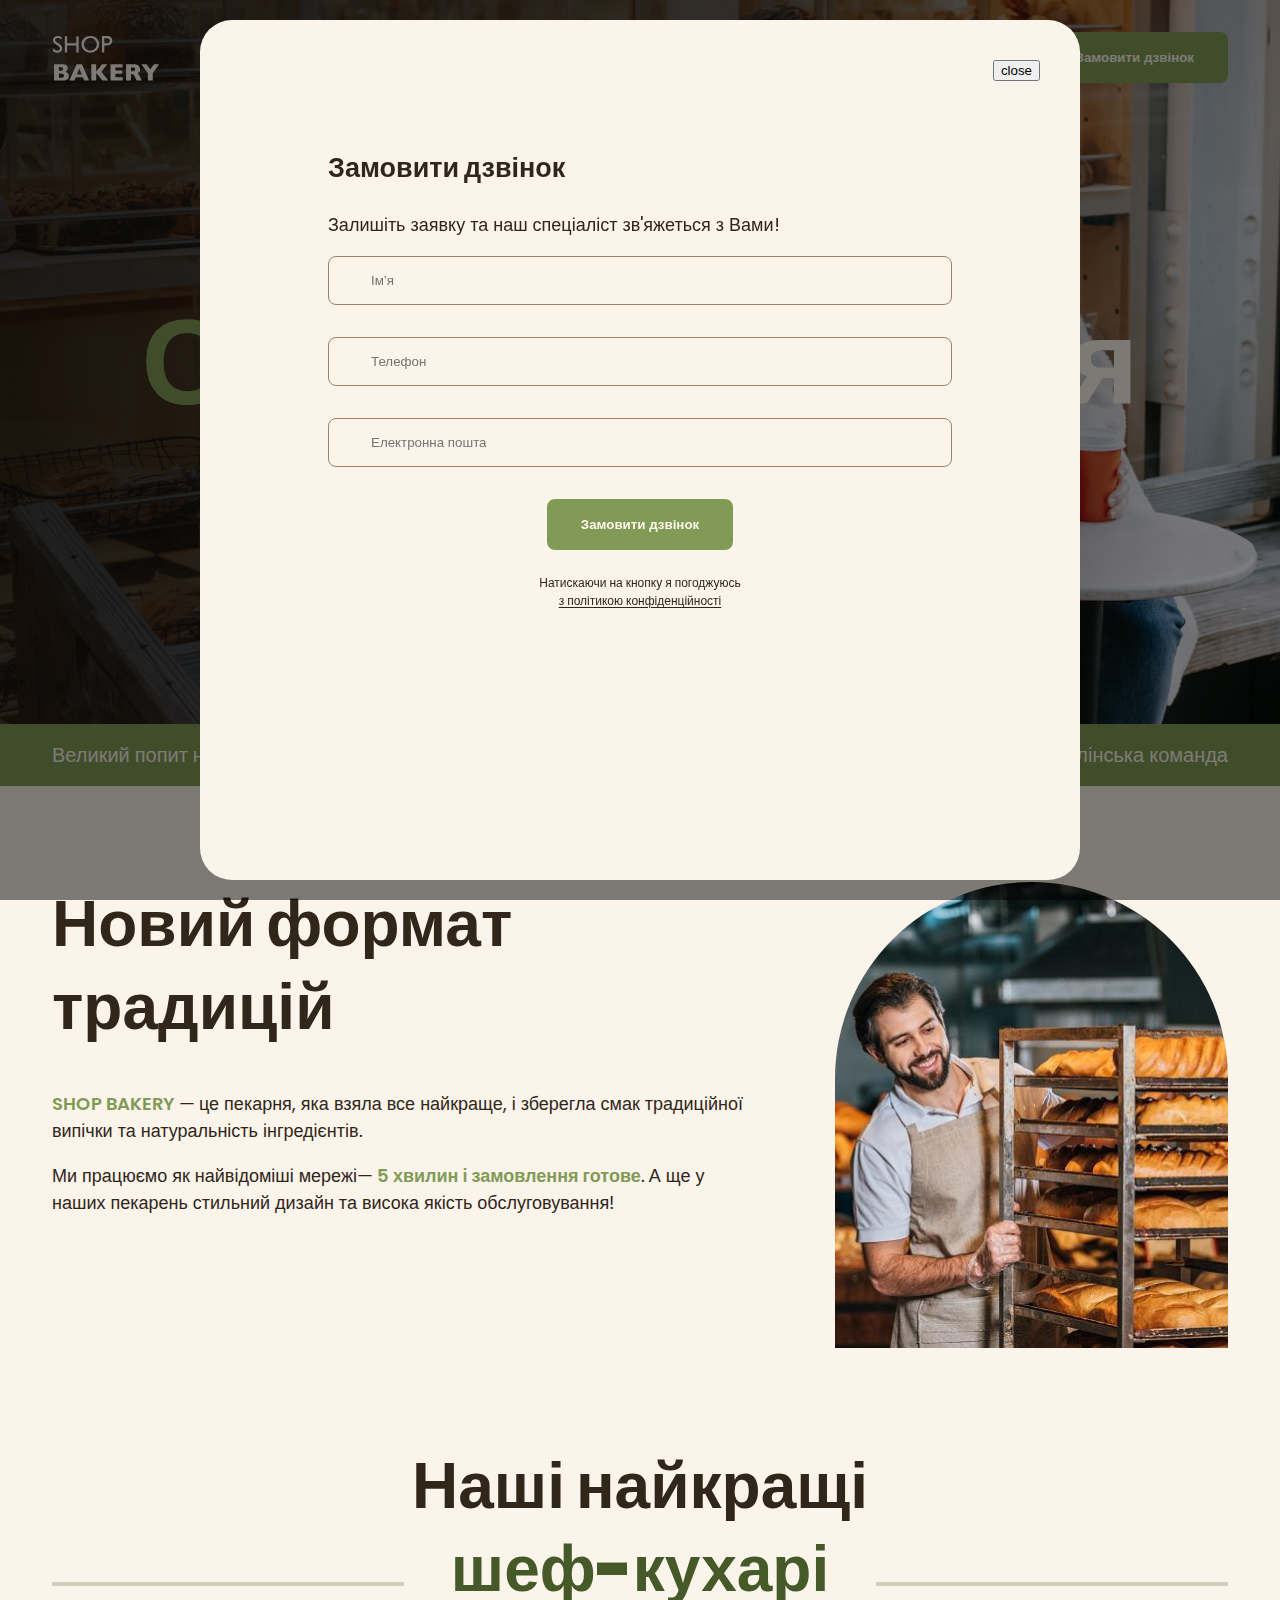
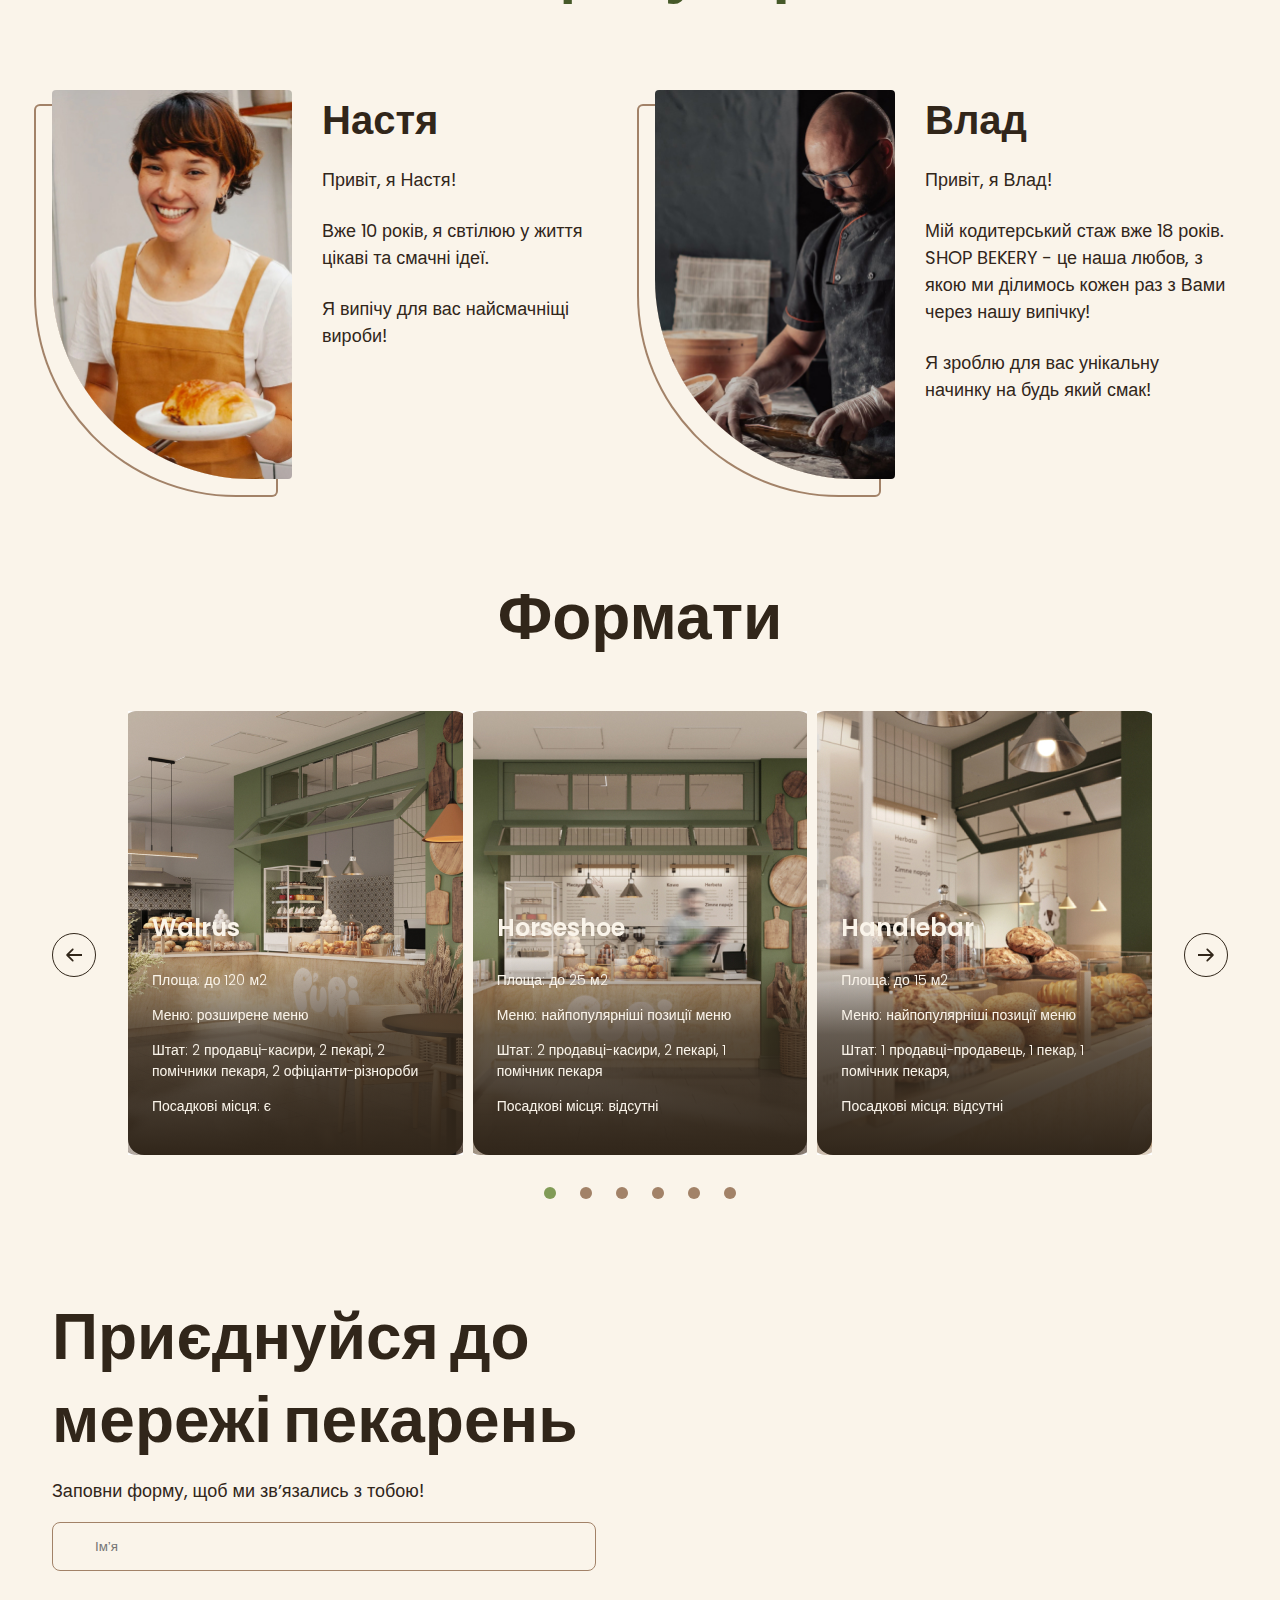
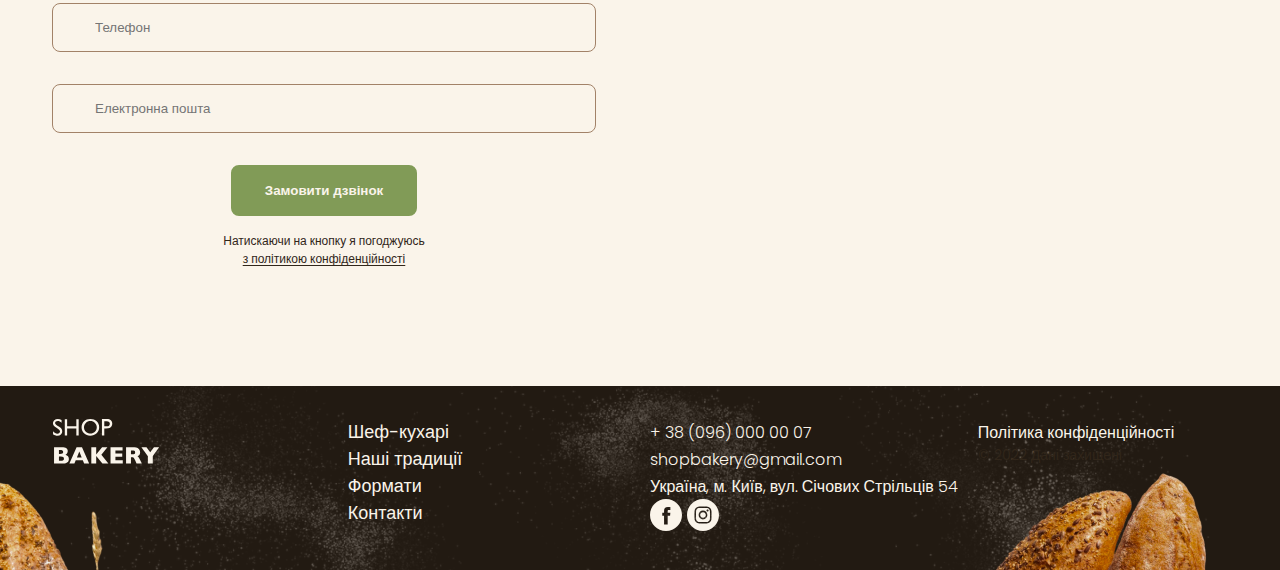
==== commit 67bd8814: "Add scss, js, change html" ====
--- a/index.html
+++ b/index.html
@@ -1,274 +1,340 @@
 <!DOCTYPE html>
 <html lang="uk">
-  <head>
-    <meta charset="UTF-8" />
-    <meta name="viewport" content="width=device-width, initial-scale=1.0" />
-    <link rel="stylesheet" href="style.css" />
-    <title>Сучасна пекарня</title>
-  </head>
-  <body>
-    <header>
-      <div class="container">
-        <div class="header-container">
-          <nav class="header-nav">
-            <a href="/"
-              ><img src="./images/logo.svg" alt="Логотип Сучасна пекарня"
-            /></a>
-            <ul class="header-menu">
-              <li>
-                <a class="link" href="#traditions-section">Наші традиції</a>
-              </li>
-              <li><a class="link" href="#chefs-section">Шеф-кухарі</a></li>
-              <li><a class="link" href="#formats-section">Формати</a></li>
-              <li><a class="link" href="#contacts-section">Контакти</a></li>
-            </ul>
-          </nav>
-          <button class="button modal-btn-open" type="button">Замовити дзвінок</button>
-        </div>
-      </div>
-    </header>
-    <main>
-      <section class="hero-section">
-        <div class="container">
-          <h1 class="hero-title">
-            <span class="accent">Сучасна</span> пекарня
-          </h1>
-        </div>
-      </section>
-      <section class="advantages-section">
-        <div class="container">
-          <h2 class="visually-hidden">Наші переваги</h2>
-          <ul class="advantages-list">
-            <li class="advantages-item">Великий попит на ринку</li>
-            <li class="advantages-item">Доступні за бюджетом формати</li>
-            <li class="advantages-item">Досвідчена управлінська команда</li>
+
+<head>
+  <meta charset="UTF-8" />
+  <meta name="viewport" content="width=device-width, initial-scale=1.0" />
+  <link rel="stylesheet" href="scss/main.min.css" />
+  <link rel="stylesheet" href="https://cdn.jsdelivr.net/npm/swiper@11/swiper-bundle.min.css" />
+  <title>Сучасна пекарня</title>
+</head>
+
+<body>
+  <header class="header">
+    <div class="container">
+      <div class="header__container">
+        <nav class="header__nav">
+          <a href="/"><img src="./images/logo.svg" alt="Логотип Сучасна пекарня" /></a>
+          <ul class="header__menu">
+            <li>
+              <a class="link" href="#traditions-section">Наші традиції</a>
+            </li>
+            <li><a class="link" href="#chefs-section">Шеф-кухарі</a></li>
+            <li><a class="link" href="#formats-section">Формати</a></li>
+            <li><a class="link" href="#contacts-section">Контакти</a></li>
           </ul>
-        </div>
-      </section>
-      <section class="section traditions-section" id="traditions-section">
-        <div class="container">
-          <div class="traditions-container">
-            <div class="traditions-content">
-              <h2 class="traditions-title section-title">
-                Новий формат традицій
-              </h2>
-              <p class="traditions-text">
-                <span class="brand uppercase">shop bakery</span> — це пекарня,
-                яка взяла все найкраще, і зберегла смак традиційної випічки та
-                натуральність інгредієнтів.
-              </p>
-              <p class="traditions-text limited">
-                Ми працюємо як найвідоміші мережі—
-                <span class="brand">5 хвилин і замовлення готове</span>. А ще у
-                наших пекарень стильний дизайн та висока якість обслуговування!
-              </p>
-            </div>
-            <img src="./images/man-with-bread.jpg" alt="Чоловік пекар" />
-          </div>
-        </div>
-      </section>
-      <section class="section" id="chefs-section">
-        <div class="container">
-          <h2 class="chefs-title section-title centered">
-            Наші найкращі <br><span class="accent">шеф-кухарі</span>
-          </h2>
-          <ul class="chefs-list">
-            <li class="chefs-item">
-              <article class="chef-card">
-                <img class="chef-photo" src="./images/nastya-chef.jpg" alt="Настя"/>
-                <div>
-                  <h3 class="chef-title">Настя</h3>
-                <p class="chef-text">Привіт, я Настя!</p>
-                <p class="chef-text">Вже 10 років, я свтілюю <br>у життя цікаві та смачні ідеї.</p>
-                <p class="chef-text">Я випічу для вас <br>найсмачніщі вироби!</p>
-                </div>
-              </article>
-            </li>
-            <li class="chefs-item">
-              <article class="chef-card">
-                <img class="chef-photo" src="./images/vlad-chef.jpg" alt="Влад"/>
-                <div>
-                  <h3 class="chef-title">Влад</h3>
-                <p class="chef-text">Привіт, я Влад!</p>
-                <p class="chef-text">Мій кодитерський стаж вже 18 років. SHOP BEKERY - це наша любов, з якою ми ділимось кожен раз з Вами через нашу випічку!
+        </nav>
+        <button class="header__button button modal-btn-open" type="button">Замовити дзвінок</button>
+        <button class="header__burger menu-btn-open" type="button">
+          <svg version="1.1" xmlns="http://www.w3.org/2000/svg" width="24" height="24" viewBox="0 0 1463 1024">
+            <g id="icomoon-ignore">
+            </g>
+            <path
+              d="M1462.857 951.223c0 40.229-32.622 72.777-72.777 72.777h-585.874c-40.194 0-72.777-32.583-72.777-72.777s32.583-72.777 72.777-72.777h585.874c40.229 0 72.777 32.549 72.777 72.777zM1462.857 512c0 40.229-32.622 72.777-72.777 72.777h-1317.303c-40.194 0-72.777-32.583-72.777-72.777s32.583-72.777 72.777-72.777h1317.303c40.229 0 72.777 32.622 72.777 72.777zM1390.080 145.554c40.194 0 72.777-32.583 72.777-72.777s-32.583-72.777-72.777-72.777v0h-878.446c-40.194 0-72.777 32.583-72.777 72.777s32.583 72.777 72.777 72.777v0h878.446z">
+            </path>
+          </svg>
+        </button>
+        <div class="mobile-menu">
+          <button class="mobile-menu__btn-close menu-btn-close" type="button">Close</button>
+        </div>
+      </div>
+    </div>
+  </header>
+  <main>
+    <section class="hero-section">
+      <div class="container">
+        <h1 class="hero-section__title">
+          <span class="text-brand">Сучасна</span> пекарня
+        </h1>
+        <button class="hero-section__button button modal-btn-open" type="button">Замовити дзвінок</button>
+      </div>
+    </section>
+    <section class="advantages-section">
+      <div class="container">
+        <h2 class="visually-hidden">Наші переваги</h2>
+        <ul class="advantages-section__list">
+          <li class="advantages-section__item">Великий попит на ринку</li>
+          <li class="advantages-section__item">Доступні за бюджетом формати</li>
+          <li class="advantages-section__item">Досвідчена управлінська команда</li>
+        </ul>
+      </div>
+    </section>
+    <section class="traditions-section section" id="traditions-section">
+      <div class="container">
+        <div class="traditions-section__container">
+          <div class="traditions-section__content">
+            <h2 class="traditions-section__title section__title">
+              Новий формат традицій
+            </h2>
+            <p>
+              <span class="text-brand text-bold text-uppercase">shop bakery</span> — це пекарня,
+              яка взяла все найкраще, і зберегла смак традиційної випічки та
+              натуральність інгредієнтів.
+            </p>
+            <p class="traditions-section__text traditions-section__text--limited">
+              Ми працюємо як найвідоміші мережі—
+              <span class="text-brand text-bold">5 хвилин і замовлення готове</span>. А ще у
+              наших пекарень стильний дизайн та висока якість обслуговування!
+            </p>
+          </div>
+          <img class="traditions-section__image" src="./images/man-with-bread.jpg" alt="Чоловік пекар" />
+        </div>
+      </div>
+    </section>
+    <section class="chefs-section section" id="chefs-section">
+      <div class="container">
+        <h2 class="chefs-section__title section__title section__title--centered">
+          Наші найкращі <br><span class="text-brand--dark">шеф-кухарі</span>
+        </h2>
+        <ul class="chefs-section__list">
+          <li class="chefs-section__item">
+            <article class="chef-card">
+              <img class="chef-card__photo" src="./images/nastya-chef.jpg" alt="Настя" />
+              <div>
+                <h3 class="chef-card__title">Настя</h3>
+                <p class="chef-card__text">Привіт, я Настя!</p>
+                <p class="chef-card__text">Вже 10 років, я свтілюю у життя цікаві та смачні ідеї.</p>
+                <p class="chef-card__text">Я випічу для вас найсмачніщі вироби!</p>
+              </div>
+            </article>
+          </li>
+          <li class="chefs-section__item">
+            <article class="chef-card">
+              <img class="chef-card__photo" src="./images/vlad-chef.jpg" alt="Влад" />
+              <div>
+                <h3 class="chef-card__title">Влад</h3>
+                <p class="chef-card__text">Привіт, я Влад!</p>
+                <p class="chef-card__text">Мій кодитерський стаж вже 18 років. SHOP BEKERY - це наша любов, з якою ми
+                  ділимось
+                  кожен раз з Вами через нашу випічку!
                 </p>
-                <p class="chef-text">Я зроблю для вас унікальну начинку на будь який смак!</p>
-                </div>
-              </article>
-            </li>
-          </ul>
-        </div>
-      </section>
-      <section class="section" id="formats-section">
-        <div class="container">
-          <h2 class="formats-title section-title centered">Формати</h2>
-          <div class="formats-container">
-            <button class="carousel-button" type="button">
+                <p class="chef-card__text">Я зроблю для вас унікальну начинку на будь який смак!</p>
+              </div>
+            </article>
+          </li>
+        </ul>
+      </div>
+    </section>
+    <section class="formats-section section" id="formats-section">
+      <div class="container">
+        <h2 class="formats-section__title section__title section__title--centered">Формати</h2>
+        <div class="formats-section__slider">
+          <button class="formats-section__button carousel-button prev" type="button">
             <svg class="carousel-arrow" width="16" height="16">
               <use href="./images/icons.svg#icon-arrow">
-                </svg>
+            </svg>
           </button>
-          <ul class="formats-list">
-            <li class="formats-item">
-              <article class="format-card">
-                <h3 class="format-title" lang="en">Walrus</h3>
-                <div class="format-text">
-                  <p>Площа: до 120 м2</p>
-                  <p>Меню: розширене меню</p>
-                  <p>
-                    Штат: 2 продавці-касири, 2 пекарі, 2 помічники пекаря, 2
-                    офіціанти-різнороби
-                  </p>
-                  <p>Посадкові місця: є</p>
-                </div>
-              </article>
-            </li>
-            <li class="formats-item">
-              <article class="format-card">
-                <h3 class="format-title" lang="en">Horseshoe</h3>
-                <div class="format-text">
-                  <p>Площа: до 25 м2</p>
-                  <p>Меню: найпопулярніші позиції меню</p>
-                  <p>Штат: 2 продавці-касири, 2 пекарі, 1 помічник пекаря</p>
-                  <p>Посадкові місця: відсутні</p>
-                </div>
-              </article>
-            </li>
-            <li class="formats-item">
-              <article class="format-card">
-                <h3 class="format-title" lang="en">Handlebar</h3>
-                <div class="format-text">
-                  <p>Площа: до 15 м2</p>
-                  <p>Меню: найпопулярніші позиції меню</p>
-                  <p>Штат: 1 продавці-продавець, 1 пекар, 1 помічник пекаря,</p>
-                  <p>Посадкові місця: відсутні</p>
-                </div>
-              </article>
-            </li>   
-          </ul>
-          <button class="carousel-button next" type="button">
-                <svg class="carousel-arrow" width="16" height="16">
-                  <use href="./images/icons.svg#icon-arrow">
-                </svg>
+          <div class="formats-section__container swiper-container">
+            <ul class="formats-section__list swiper-wrapper">
+              <li class="swiper-slide">
+                <article class="format-card">
+                  <img src="./images/Walrus-format.jpg" class="format-card__image" alt="Warlus format">
+                  <h3 class="format-card__title" lang="en">Walrus</h3>
+                  <div class="format-card__text">
+                    <p>Площа: до 120 м2</p>
+                    <p>Меню: розширене меню</p>
+                    <p>
+                      Штат: 2 продавці-касири, 2 пекарі, 2 помічники пекаря, 2
+                      офіціанти-різнороби
+                    </p>
+                    <p>Посадкові місця: є</p>
+                  </div>
+                </article>
+              </li>
+              <li class="swiper-slide">
+                <article class="format-card">
+                  <img src="./images/Horseshoe-format.jpg" class="format-card__image" alt="Horseshoe format">
+                  <h3 class="format-card__title" lang="en">Horseshoe</h3>
+                  <div class="format-card__text">
+                    <p>Площа: до 25 м2</p>
+                    <p>Меню: найпопулярніші позиції меню</p>
+                    <p>Штат: 2 продавці-касири, 2 пекарі, 1 помічник пекаря</p>
+                    <p>Посадкові місця: відсутні</p>
+                  </div>
+                </article>
+              </li>
+              <li class="swiper-slide">
+                <article class="format-card">
+                  <img src="./images/Handlebar-format.jpg" class="format-card__image" alt="Handlebar format">
+                  <h3 class="format-card__title" lang="en">Handlebar</h3>
+                  <div class="format-card__text">
+                    <p>Площа: до 15 м2</p>
+                    <p>Меню: найпопулярніші позиції меню</p>
+                    <p>Штат: 1 продавці-продавець, 1 пекар, 1 помічник пекаря,</p>
+                    <p>Посадкові місця: відсутні</p>
+                  </div>
+                </article>
+              </li>
+              <li class="swiper-slide">
+                <article class="format-card">
+                  <img src="./images/Walrus-format.jpg" class="format-card__image" alt="Warlus format">
+                  <h3 class="format-card__title" lang="en">Walrus</h3>
+                  <div class="format-card__text">
+                    <p>Площа: до 120 м2</p>
+                    <p>Меню: розширене меню</p>
+                    <p>
+                      Штат: 2 продавці-касири, 2 пекарі, 2 помічники пекаря, 2
+                      офіціанти-різнороби
+                    </p>
+                    <p>Посадкові місця: є</p>
+                  </div>
+                </article>
+              </li>
+              <li class="swiper-slide">
+                <article class="format-card">
+                  <img src="./images/Horseshoe-format.jpg" class="format-card__image" alt="Horseshoe format">
+                  <h3 class="format-card__title" lang="en">Horseshoe</h3>
+                  <div class="format-card__text">
+                    <p>Площа: до 25 м2</p>
+                    <p>Меню: найпопулярніші позиції меню</p>
+                    <p>Штат: 2 продавці-касири, 2 пекарі, 1 помічник пекаря</p>
+                    <p>Посадкові місця: відсутні</p>
+                  </div>
+                </article>
+              </li>
+              <li class="swiper-slide">
+                <article class="format-card">
+                  <img src="./images/Handlebar-format.jpg" class="format-card__image" alt="Handlebar format">
+                  <h3 class="format-card__title" lang="en">Handlebar</h3>
+                  <div class="format-card__text">
+                    <p>Площа: до 15 м2</p>
+                    <p>Меню: найпопулярніші позиції меню</p>
+                    <p>Штат: 1 продавці-продавець, 1 пекар, 1 помічник пекаря,</p>
+                    <p>Посадкові місця: відсутні</p>
+                  </div>
+                </article>
+              </li>
+            </ul>
+            <div class="pagination">
+              <span class="pagination__button"></span>
+              <span class="pagination__button"></span>
+              <span class="pagination__button"></span>
+              <span class="pagination__button"></span>
+            </div>
+          </div>
+          <button class="formats-section__button carousel-button next" type="button">
+            <svg class="carousel-arrow" width="16" height="16">
+              <use href="./images/icons.svg#icon-arrow">
+            </svg>
           </button>
-          </div>
-        </div>
-      </section>
-      <section class="contact-section section" id="contacts-section">
-        <div class="container">
-          <div class="contact-container">
-            <div class="contact-form">
-              <h2 class="contact-title section-title">
-            Приєднуйся до мережі пекарень
-          </h2>
-          <p>Заповни форму, щоб ми звʼязались з тобою!</p>
-          <form name="contact-form" autocomplete="off">
-          <div class="form-field">
-          <label class="form-label visually-hidden" for="user-name" >Ім’я</label>
-          <input class="form-input" type="text" id="user-name" name="user-name" placeholder="Ім’я">
-          </div>
-          <div class="form-field">
-          <label class="form-label visually-hidden" for="user-tel">Телефон</label>
-          <input class="form-input" type="tel" id="user-tel" name="user-tel" placeholder="Телефон">
-          </div>
-          <div class="form-field">
-          <label class="form-label visually-hidden" for="user-mail">Електронна пошта</label>
-          <input class="form-input" type="mail" id="user-mail" name="user-mail" placeholder="Електронна пошта">
-          </div>
-          <button class="form-button button" type="submit">Замовити дзвінок</button>
-          <p class="form-terms">Натискаючи на кнопку я погоджуюсь <a class="form-terms-link" href="#!">з політикою конфіденційності</a></p>
-        </form>
-        </div>
-        <iframe
-        class="contact-map"
-          src="https://www.google.com/maps/embed?pb=!1m18!1m12!1m3!1d2006.8369926809619!2d30.490548471276373!3d50.45661276770914!2m3!1f0!2f0!3f0!3m2!1i1024!2i768!4f13.1!3m3!1m2!1s0x40d4ce637c006b2d%3A0xaf86385f19996ff0!2z0YPQuy4g0KHQtdGH0LXQstGL0YUg0KHRgtGA0LXQu9GM0YbQvtCyLCA1NCwg0JrQuNC10LIsIDAyMDAw!5e0!3m2!1sru!2sua!4v1732275174867!5m2!1sru!2sua"
-          width="600"
-          height="600"
-          style="border: 0"
-          allowfullscreen=""
-          loading="lazy"
-          referrerpolicy="no-referrer-when-downgrade"
-        ></iframe>
-          </div>
-        </div>
-      </section>
-    </main>
-    <footer class="footer">
-      <div class="container">
-        <div class="footer-container">
-          <nav class="footer-nav">
-          <div class="footer-logo">
-            <a href="#!"><img src="./images/logo.svg" alt="Логотип Сучасна пекарня"/></a>
-          </div>
-          <ul class="footer-menu">
+        </div>
+      </div>
+    </section>
+    <section class="contact-section section" id="contacts-section">
+      <div class="container">
+        <div class="contact-section__container">
+          <div class="contact-section__form">
+            <h2 class="contact-section__title section__title">
+              Приєднуйся до мережі пекарень
+            </h2>
+            <p>Заповни форму, щоб ми звʼязались з тобою!</p>
+            <form name="contact-form" autocomplete="off">
+              <div class="contact-section__form-field input">
+                <label class="input__label visually-hidden" for="user-name">Ім’я</label>
+                <input class="input__control" type="text" id="user-name" name="user-name" placeholder="Ім’я">
+              </div>
+              <div class="contact-section__form-field input">
+                <label class="input__label visually-hidden" for="user-tel">Телефон</label>
+                <input class="input__control" type="tel" id="user-tel" name="user-tel" placeholder="Телефон">
+              </div>
+              <div class="contact-section__form-field input">
+                <label class="input__label visually-hidden" for="user-mail">Електронна пошта</label>
+                <input class="input__control" type="mail" id="user-mail" name="user-mail"
+                  placeholder="Електронна пошта">
+              </div>
+              <button class="contact-section__button button" type="submit">Замовити дзвінок</button>
+              <p class="form-terms">Натискаючи на кнопку я погоджуюсь <a class="form-terms__link" href="#!">з політикою
+                  конфіденційності</a></p>
+            </form>
+          </div>
+          <iframe class="contact-section__map"
+            src="https://www.google.com/maps/embed?pb=!1m18!1m12!1m3!1d2006.8369926809619!2d30.490548471276373!3d50.45661276770914!2m3!1f0!2f0!3f0!3m2!1i1024!2i768!4f13.1!3m3!1m2!1s0x40d4ce637c006b2d%3A0xaf86385f19996ff0!2z0YPQuy4g0KHQtdGH0LXQstGL0YUg0KHRgtGA0LXQu9GM0YbQvtCyLCA1NCwg0JrQuNC10LIsIDAyMDAw!5e0!3m2!1sru!2sua!4v1732275174867!5m2!1sru!2sua"
+            style="border: 0" allowfullscreen="" loading="lazy" referrerpolicy="no-referrer-when-downgrade"></iframe>
+        </div>
+      </div>
+    </section>
+  </main>
+  <footer class="footer">
+    <div class="container">
+      <div class="footer__container">
+        <nav class="footer__nav">
+          <div class="footer__logo">
+            <a href="#!"><img src="./images/logo.svg" alt="Логотип Сучасна пекарня" /></a>
+          </div>
+          <ul class="footer__menu">
             <li><a class="link" href="#chefs-section">Шеф-кухарі</a></li>
             <li><a class="link" href="#traditions-section">Наші традиції</a></li>
             <li><a class="link" href="#formats-section">Формати</a></li>
             <li><a class="link" href="#contacs-section">Контакти</a></li>
           </ul>
         </nav>
-        <address class="footer-address">
-          <ul class="address-list">
-            <li>
-              <a class="address-link" href="tel:+380960000007">+ 38 (096) 000 00 07</a>
-            </li>
-            <li>
-              <a class="address-link" href="mailto:shopbakery@gmail.com">shopbakery@gmail.com</a>
-            </li>
-            <li>
-              <a
-                class="address-link"
-                href="https://maps.app.goo.gl/tLGMTnE7uoVrJCeh9"
-                target="_blank">Україна, м. Київ, вул. Січових Стрільців 54</a>
-            </li>
-            <li>
+        <address class="footer__address">
+          <div class="footer__address-contacts">
+            <ul class="address-list">
+              <li>
+                <a class="footer__address-link" href="tel:+380960000007">+ 38 (096) 000 00 07</a>
+              </li>
+              <li>
+                <a class="footer__address-link" href="mailto:shopbakery@gmail.com">shopbakery@gmail.com</a>
+              </li>
+              <li>
+                <a class="footer__address-link" href="https://maps.app.goo.gl/tLGMTnE7uoVrJCeh9" target="_blank">Україна, м. Київ,
+                  вул. Січових Стрільців 54</a>
+              </li>
+            </ul>
+            <div class="">
               <a href="#!">
-                <svg class="address-icon" width="32" height="32">
-<use href="./images/icons.svg#icon-facebook"><use>
+                <svg class="footer__address-icon" width="32" height="32">
+                  <use href="./images/icons.svg#icon-facebook">
+                    <use>
                 </svg>
               </a>
-            </li>
-            <li>
               <a href="#!">
-                <svg class="address-icon" width="32" height="32">
-                  <use href="./images/icons.svg#icon-instagram"><use>
+                <svg class="footer__address-icon" width="32" height="32">
+                  <use href="./images/icons.svg#icon-instagram">
+                    <use>
                 </svg>
               </a>
-            </li>
-          </ul>
-          <div class="address-info">
-            <a class="address-link" href="#!" target="_blank">Політика конфіденційності</a>
-          <p class="address-copy">&copy; 2022 Дані захищені</p>
+            </div>
+          </div>
+          <div class="footer__address-info">
+            <a class="footer__address-link" href="#!" target="_blank">Політика конфіденційності</a>
+            <p class="footer__address-copy">&copy; 2022 Дані захищені</p>
           </div>
         </address>
-        </div>
-      </div>
-    </footer>
-    
-    <div class="backdrop">
-      <div class="modal">
-        <button class="modal-btn-close" type="button">close</button>
-        <h2>Замовити дзвінок</h2>
-        <p>Залишіть заявку та наш спеціаліст зв'яжеться з Вами!</p>
-        <form name="modal-form" autocomplete="off" novalidate>
-          <div class="form-field">
-          <label class="form-label visually-hidden" for="user-name" >Ім’я</label>
-          <input class="form-input" type="text" id="user-name" name="user-name" placeholder="Ім’я">
-          </div>
-          <div class="form-field">
-          <label class="form-label visually-hidden" for="user-tel">Телефон</label>
-          <input class="form-input" type="tel" id="user-tel" name="user-tel" placeholder="Телефон">
-          </div>
-          <div class="form-field">
-          <label class="form-label visually-hidden" for="user-mail">Електронна пошта</label>
-          <input class="form-input" type="mail" id="user-mail" name="user-mail" placeholder="Електронна пошта">
-          </div>
-          <button class="form-button button" type="submit">Замовити дзвінок</button>
-          <p class="form-terms">Натискаючи на кнопку я погоджуюсь <a class="form-terms-link" href="#!">з політикою конфіденційності</a></p>
-        </form>
       </div>
     </div>
-
-    <script src="./js/modal.js"></script>
-  </body>
-</html>
+  </footer>
+
+  <div class="backdrop">
+    <div class="modal">
+      <button class="modal__btn-close modal-btn-close" type="button">close</button>
+      <h2>Замовити дзвінок</h2>
+      <p>Залишіть заявку та наш спеціаліст зв'яжеться з Вами!</p>
+      <form name="modal-form" autocomplete="off" novalidate>
+        <div class="modal__form-field input">
+          <label class="input__label visually-hidden" for="user-name">Ім’я</label>
+          <input class="input__control" type="text" id="user-name" name="user-name" placeholder="Ім’я">
+        </div>
+        <div class="modal__form-field input">
+          <label class="input__label visually-hidden" for="user-tel">Телефон</label>
+          <input class="input__control" type="tel" id="user-tel" name="user-tel" placeholder="Телефон">
+        </div>
+        <div class="modal__form-field input">
+          <label class="input__label visually-hidden" for="user-mail">Електронна пошта</label>
+          <input class="input__control" type="mail" id="user-mail" name="user-mail" placeholder="Електронна пошта">
+        </div>
+        <button class="modal__button button" type="submit">Замовити дзвінок</button>
+        <p class="form-terms">Натискаючи на кнопку я погоджуюсь <a class="form-terms__link" href="#!">з політикою
+            конфіденційності</a></p>
+      </form>
+    </div>
+  </div>
+
+  <script src="https://cdn.jsdelivr.net/npm/swiper@11/swiper-bundle.min.js"></script>
+  <script src="./js/formats-slider.js"></script>
+  <script src="./js/modal.js"></script>
+  <script src="./js/mobile-menu.js"></script>
+</body>
+
+</html>--- a/scss/main.min.css
+++ b/scss/main.min.css
@@ -0,0 +1 @@
+@font-face{font-display:swap;font-family:"Poppins";font-weight:300;src:url("../fonts/poppins-v21-latin-300.woff2") format("woff2")}@font-face{font-display:swap;font-family:"Poppins";font-weight:400;src:url("../fonts/poppins-v21-latin-regular.woff2") format("woff2")}@font-face{font-display:swap;font-family:"Poppins";font-weight:600;src:url("../fonts/poppins-v21-latin-600.woff2") format("woff2")}@font-face{font-display:swap;font-family:"Poppins";font-weight:900;src:url("../fonts/poppins-v21-latin-900.woff2") format("woff2")}:root{--color-primary-dark: #31261a;--color-primary-light: #faf4ea;--color-secondary-dark: #a28268;--color-brand-dark: #465929;--color-brand-normal: #819b57;--color-brand-light: #cfcfbc}*,*::after,*::before{box-sizing:border-box}body{background-color:var(--color-primary-light);color:var(--color-primary-dark);font-family:"Poppins",sans-serif;font-size:16px;font-weight:300;line-height:1.5;margin:0}@media screen and (min-width: 768px){body{font-size:18px;font-weight:400}}h1,h2,h3,h4,h5,h6,p{margin-top:0}a{display:inline-block;text-decoration:none}img{display:block;max-width:100%;height:auto;-o-object-fit:cover;object-fit:cover}ul{margin:0;padding:0;list-style:none}address{font-style:normal}.visually-hidden{position:absolute;left:-10000px;top:auto;width:1px;height:1px;overflow:hidden}.text-brand{color:var(--color-brand-normal)}.text-brand--dark{color:var(--color-brand-dark)}.text-bold{font-weight:600}.text-uppercase{text-transform:uppercase}.container{width:100%;max-width:1208px;margin-inline:auto;padding:0 16px}.button{display:block;color:var(--color-primary-light);font-weight:600;background-color:var(--color-brand-normal);border:2px solid var(--color-brand-normal);border-radius:8px;cursor:pointer;padding:16px 32px}.button:hover{background-color:rgba(0,0,0,0);color:var(--color-brand-dark)}.link{color:var(--color-primary-light);transition:color .2s}.link:hover{color:var(--color-brand-normal)}.header{position:absolute;top:0;left:0;width:100%;padding-top:16px}@media screen and (min-width: 768px){.header{padding-top:32px}}.header__container{display:flex;align-items:center;gap:40px}.header__nav{display:flex;align-items:center;flex-grow:1;gap:40px}.header__menu{display:none}@media screen and (min-width: 1280px){.header__menu{display:flex;gap:64px;flex-grow:1;justify-content:center}}.header__button{display:none}@media screen and (min-width: 1280px){.header__button{display:block}}.header__burger{width:24px;height:24px;padding:0;background-color:rgba(0,0,0,0);border:none;fill:var(--color-primary-light)}@media screen and (min-width: 1280px){.header__burger{display:none}}.hero-section{padding:124px 0;background-image:linear-gradient(102.76deg, rgba(18, 18, 17, 0.78) 2.03%, rgba(18, 18, 17, 0.6) 58.46%, rgba(18, 18, 17, 0) 90.36%),url("../images/hero-section-bacground.jpg");background-repeat:no-repeat;background-position:center top;background-size:cover}@media screen and (min-width: 1280px){.hero-section{padding:272px 0}}.hero-section__title{margin-bottom:48px;color:var(--color-primary-light);text-align:center;font-size:67px;line-height:1;font-weight:900}@media screen and (min-width: 1280px){.hero-section__title{margin-bottom:0;font-size:120px;line-height:1.5}}.hero-section__button{margin:0 auto}@media screen and (min-width: 1280px){.hero-section__button{display:none}}.advantages-section{padding:16px 0}@media screen and (min-width: 768px){.advantages-section{background-color:var(--color-brand-normal)}}.advantages-section__list{display:flex;flex-direction:column;gap:16px;padding:24px 40px;background-color:var(--color-brand-light);border-radius:24px}@media screen and (min-width: 768px){.advantages-section__list{flex-direction:row;justify-content:space-between;gap:40px;padding:0;background-color:rgba(0,0,0,0);border-radius:0}}.advantages-section__item{font-size:14px;font-weight:300}@media screen and (min-width: 768px){.advantages-section__item{color:var(--color-primary-light);font-size:20px}}.section{padding:20px 0}@media screen and (min-width: 768px){.section{padding:48px 0}}.section__title{font-size:32px;font-weight:900;line-height:1.5}@media screen and (min-width: 768px){.section__title{font-size:64px;line-height:1.3}}.section__title--centered{text-align:center}.traditions-section{padding-top:40px}@media screen and (min-width: 768px){.traditions-section{padding-top:96px}}.traditions-section__container{display:flex;align-items:flex-start;justify-content:space-between;gap:40px}.traditions-section__content{max-width:710px}.traditions-section__title{margin-bottom:42px}.traditions-section__text__limited{max-width:340px}.traditions-section__image{display:none;border-radius:400px 400px 0 0}@media screen and (min-width: 768px){.traditions-section__image{display:block}}.chefs-section__title{position:relative;margin:0 auto 24px}@media screen and (min-width: 1280px){.chefs-section__title{margin-bottom:80px}}.chefs-section__title::before,.chefs-section__title::after{display:none;position:absolute;bottom:24px;width:352px;border:2px solid var(--color-brand-light);content:""}@media screen and (min-width: 1280px){.chefs-section__title::before,.chefs-section__title::after{display:block}}.chefs-section__title::before{left:0}.chefs-section__title::after{right:0}.chefs-section__list{display:flex;flex-direction:column;flex-wrap:wrap;gap:20px}@media screen and (min-width: 768px){.chefs-section__list{flex-direction:row;gap:40px 30px}}@media screen and (min-width: 768px){.chefs-section__item{flex-basis:calc((100% - 30px)/2)}}.chef-card{display:flex;align-items:flex-start;gap:16px}@media screen and (min-width: 1280px){.chef-card{gap:30px}}.chef-card__photo{width:140px;border-radius:4px 4px 4px 200px;box-shadow:-16px 16px 0 0 var(--color-primary-light),-16px 16px 0 2px var(--color-secondary-dark)}@media screen and (min-width: 1280px){.chef-card__photo{width:240px}}.chef-card__title{margin-bottom:16px;font-size:24px;font-weight:600}@media screen and (min-width: 1280px){.chef-card__title{font-size:40px}}.chef-card__text{font-size:14px;margin-bottom:24px}.chef-card__text:last-child{margin-bottom:0}@media screen and (min-width: 768px){.chef-card__text{font-size:18px}}.format-card{display:flex;flex-direction:column;justify-content:flex-end;position:relative;height:444px;padding:24px;background-image:linear-gradient(180deg, rgba(49, 38, 26, 0) 55.21%, rgba(49, 38, 26, 0.71) 72.92%, var(--color-primary-dark) 100%);border-radius:16px;transition:transform .3s}.format-card:hover{transform:scale(1.03)}.format-card__title{color:var(--color-primary-light);font-size:24px;font-weight:600}.format-card__text{color:var(--color-primary-light);font-size:14px;font-weight:300}.format-card__image{position:absolute;top:0;left:0;width:100%;height:100%;z-index:-1}.carousel-button{display:flex;align-items:center;justify-content:center;flex-shrink:0;width:44px;height:44px;background-color:rgba(0,0,0,0);fill:var(--color-primary-dark);padding:0;margin:0;border-radius:50%;border:1px solid var(--color-primary-dark);cursor:pointer;transition:fill .2s,background-color .2s}.carousel-button:hover{background-color:var(--color-primary-dark);fill:var(--color-brand-light)}.carousel-button.next{transform:rotate(180deg)}.pagination{display:flex;align-items:center;justify-content:center;gap:24px}.pagination__button{width:12px;height:12px;padding:0;background-color:var(--color-secondary-dark);border-radius:50%}.pagination__button--active{background-color:var(--color-brand-normal)}.contact-section{padding-bottom:96px}.contact-section__container{display:flex;flex-direction:column;gap:24px}@media screen and (min-width: 768px){.contact-section__container{flex-direction:row;gap:32px}}.contact-section__title{margin-bottom:16px}.contact-section__form-field{margin-bottom:24px}.contact-section__button{display:block;margin:0 auto 16px}.contact-section__map{flex-shrink:0;margin:0 -24px;height:176px;border:none;border-radius:16px}@media screen and (min-width: 768px){.contact-section__map{margin:auto;width:320px;height:500px}}@media screen and (min-width: 1280px){.contact-section__map{width:600px;height:595px}}.input{margin-bottom:32px}.input__label{display:block;font-size:16px;line-height:1.17}.input__control{background-color:rgba(0,0,0,0);width:100%;padding:16px 42px;border:1.5px solid var(--color-secondary-dark);border-radius:8px}.input__control:focus{border-color:var(--color-brand-normal);outline:none}.input__control::-moz-placeholder{color:var(--color-secondary-dark);font-size:16px;line-height:1.17}.input__control:focus::-moz-placeholder{color:var(--color-primary-dark)}.form-terms{margin:0 auto;max-width:220px;text-align:center;font-size:12px}.form-terms__link{color:var(--color-primary-dark);text-decoration:underline;text-underline-offset:2px}.footer{padding:32px 0;position:relative;background-color:var(--color-primary-dark);background-image:url("../images/footer-background.png");background-repeat:no-repeat;background-size:cover;background-position:center}.footer::before,.footer::after{content:"";position:absolute;bottom:0;background-repeat:no-repeat}.footer::before{width:180px;height:120px;left:0;background-image:url("../images/decor-bread-small.png")}.footer::after{right:0;width:380px;height:180px;background-image:url("../images/decor-bread-large.png")}.footer__container{display:flex;flex-direction:column;gap:20px}@media screen and (min-width: 768px){.footer__container{flex-direction:row}}.footer__nav,.footer__address{text-align:center;display:flex;flex-direction:column;gap:20px}@media screen and (min-width: 768px){.footer__nav,.footer__address{flex-direction:row;flex-basis:50%;text-align:left}}.footer__logo,.footer__menu{flex-grow:1}.footer__address-list,.footer__address-info{flex-grow:1}.footer__address-link{color:var(--color-primary-light);font-size:16px;font-weight:300}.footer__address-link:hover{color:var(--color-brand-normal)}.footer__address-icon{fill:var(--color-primary-light)}.footer__address-icon:hover{fill:var(--color-brand-normal)}.footer__address-copy{font-size:14px}.formats-section{display:flex;align-items:center;gap:32px}.formats-section__slider{display:flex;align-items:center;gap:32px}.formats-section__container{overflow:hidden}.formats-section__list{margin-bottom:32px}.formats-section__button{display:none}@media screen and (min-width: 768px){.formats-section__button{display:flex}}.backdrop{position:fixed;top:0;left:0;right:0;bottom:0;display:flex;align-items:center;justify-content:center;padding:20px;background-color:rgba(0,0,0,.5);transition:opacity .4s,visibility .3s}.backdrop.is-hidden{opacity:0;visibility:hidden;pointer-events:none}.modal{position:relative;width:100%;max-width:880px;height:100%;max-height:880px;padding:48px;background-color:var(--color-primary-light);border-radius:32px;overflow-y:auto}@media screen and (min-width: 768px){.modal{padding:128px}}.modal__btn-close{position:absolute;top:40px;right:40px}.modal__form-filed{margin-bottom:32px}.modal__button{margin:0 auto 24px}.mobile-menu{position:fixed;top:0;left:0;width:100%;height:100%;background-color:var(--color-primary-light);transform:translateX(100%);transition:transform .3s}.mobile-menu.is-open{transform:translateX(0)}.mobile-menu__btn-close{position:absolute;top:16px;right:24px}/*# sourceMappingURL=main.min.css.map */